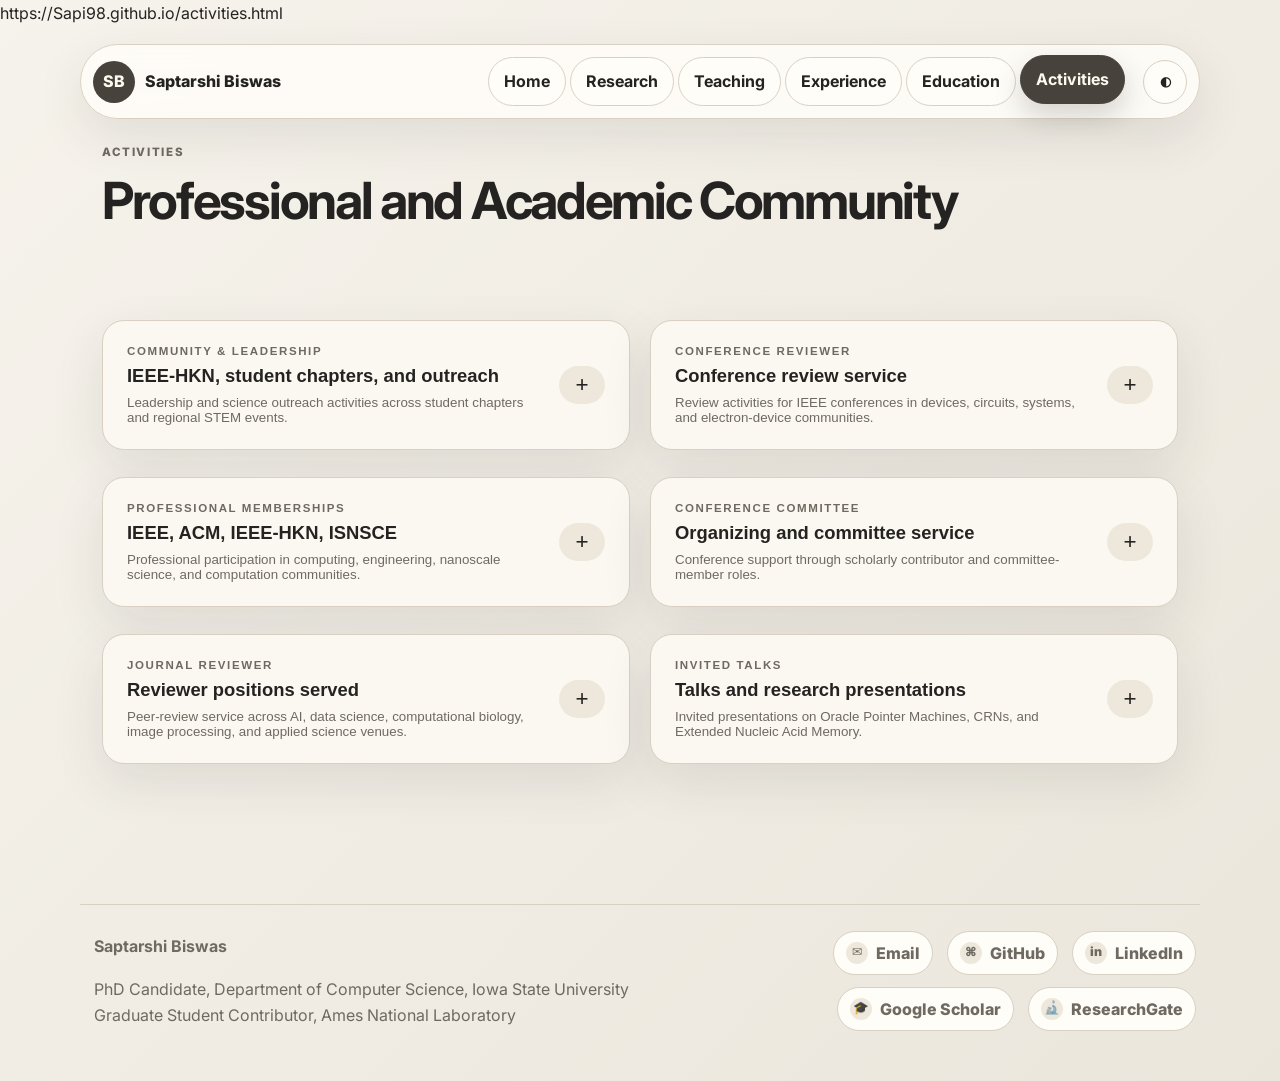
==== activities.html @ b57e3bf2 "Merge pull request #18 from Sapi98/style-updates Style updates" ====
<!DOCTYPE html>
<html lang="en">
  <head>
    <meta charset="UTF-8" />
    <meta name="viewport" content="width=device-width, initial-scale=1.0" />

    <title>Activities, Service & Leadership | Saptarshi Biswas</title>

    <meta
      name="description"
      content="Academic activities, professional service, reviewer roles, conference service, invited talks, professional memberships, community leadership, and outreach activities of Saptarshi Biswas."
    />

    <meta
      name="keywords"
      content="Saptarshi Biswas activities, academic service, professional service, reviewer, conference committee, IEEE, ACM, IEEE-HKN, professional memberships, invited talks, community leadership, outreach"
    />

    <meta name="author" content="Saptarshi Biswas" />
    <meta name="robots" content="index, follow" />

    https://Sapi98.github.io/activities.html

    <!-- Open Graph / Social Preview -->
    <meta property="og:title" content="Activities, Service & Leadership | Saptarshi Biswas" />
    <meta
      property="og:description"
      content="Academic activities, professional service, reviewer roles, conference service, leadership, invited talks, and professional memberships of Saptarshi Biswas."
    />
    <meta property="og:type" content="website" />
    <meta property="og:url" content="https://Sapi98.github.io/activities.html" />
    <meta property="og:image" content="https://Sapi98.github.io/profile.jpg" />
    <meta property="og:site_name" content="Saptarshi Biswas" />

    <!-- Twitter / X Preview -->
    <meta name="twitter:card" content="summary_large_image" />
    <meta name="twitter:title" content="Activities, Service & Leadership | Saptarshi Biswas" />
    <meta
      name="twitter:description"
      content="Professional activities, academic service, leadership, reviewer roles, and invited talks of Saptarshi Biswas."
    />
    <meta name="twitter:image" content="https://Sapi98.github.io/profile.jpg" />

    <!-- Fonts and CSS -->
    <link rel="preconnect" href="https://fonts.googleapis.com" />
    <link rel="preconnect" href="https://fonts.gstatic.com" crossorigin />
    <link
      href="https://fonts.googleapis.com/css2?family=Inter:wght@400;500;600;700;800;900&display=swap"
      rel="stylesheet"
    />
    <link rel="stylesheet" href="style.css" />
  </head>
  <body>
    <header class="site-header">
      <a class="brand" href="index.html" aria-label="Saptarshi Biswas home">
        <span class="brand-mark">
          SB
        </span>
        <span class="brand-text">
          Saptarshi Biswas
        </span>
      </a>
      <button class="menu-toggle" id="menuToggle" type="button" aria-label="Toggle navigation">
        ☰
      </button>
      <nav class="site-nav" id="siteNav" aria-label="Primary navigation">
        <a class="nav-link" href="index.html">
          Home
        </a>
        <a class="nav-link" href="research.html">
          Research
        </a>
        <a class="nav-link" href="teaching.html">
          Teaching
        </a>
        <a class="nav-link" href="experience.html">
          Experience
        </a>
        <a class="nav-link" href="education.html">
          Education
        </a>
        <a class="nav-link active" href="activities.html">
          Activities
        </a>
        <!-- <a class="nav-link" href="people.html">
          People
        </a> -->
      </nav>
      <button class="theme-toggle" id="themeToggle" type="button" aria-label="Toggle theme">
        ◐
      </button>
    </header>
    <main>
      <section class="page-title section reveal">
        <p class="eyebrow">
          Activities
        </p>
        <h1>
          Professional and Academic Community
        </h1>
      </section>
      <section class="section reveal">
        <div class="accordion-grid">
          <article class="service-card expand-card">
            <button class="expand-summary" type="button">
              <span>
                <small>
                  Community &amp; Leadership
                </small>
                <strong>
                  IEEE-HKN, student chapters, and outreach
                </strong>
                <em>
                  Leadership and science outreach activities across student chapters and regional STEM events.
                </em>
              </span>
              <span class="accordion-icon">
                +
              </span>
            </button>
            <div class="expand-details">
              <div>
                <ol class="clean-list numbered-list">
                  <li>
                    Vice President, IEEE-HKN Nu Chapter, Iowa State University — Apr 2026–Present.
                  </li>
                  <li>
                    Chair, MSIT IEEE Computer Society Student Branch Chapter — Aug 2019–Jul 2020.
                  </li>
                  <li>
                    Chair, MSIT ACM Student Chapter — Nov 2018–Jul 2019.
                  </li>
                  <li>
                    ISU Center for Communication Excellence Ambassador — Apr 2024.
                  </li>
                  <li>
                    Scorekeeper, Iowa Regional High School Science Bowl, Ames, Iowa — Mar 7, 2026.
                  </li>
                  <li>
                    Scorekeeper, Iowa Regional Middle School Science Bowl, Ames, Iowa — Feb 21, 2026.
                  </li>
                  <li>
                    Judge, State Science and Technology Fair of Iowa (SSTFI), Ames, Iowa — Mar 2024 and Mar 2025.
                  </li>
                </ol>
              </div>
            </div>
          </article>
          <article class="service-card expand-card">
            <button class="expand-summary" type="button">
              <span>
                <small>
                  Professional Memberships
                </small>
                <strong>
                  IEEE, ACM, IEEE-HKN, ISNSCE
                </strong>
                <em>
                  Professional participation in computing, engineering, nanoscale science, and computation communities.
                </em>
              </span>
              <span class="accordion-icon">
                +
              </span>
            </button>
            <div class="expand-details">
              <div>
                <ol class="clean-list numbered-list">
                  <li>
                    Lifetime Member, IEEE-HKN (Eta Kappa Nu) Honor Society — Dec 2025–Present.
                  </li>
                  <li>
                    Member, International Society for Nanoscale Science, Computation and Engineering (ISNSCE) — Jun 2026–Present.
                  </li>
                  <li>
                    Member, IEEE and IEEE Computer Society — Aug 2019–Present.
                  </li>
                  <li>
                    Member, ACM — Nov 2018–Present.
                  </li>
                </ol>
              </div>
            </div>
          </article>
          <article class="service-card expand-card">
            <button class="expand-summary" type="button">
              <span>
                <small>
                  Journal Reviewer
                </small>
                <strong>
                  Reviewer positions served
                </strong>
                <em>
                  Peer-review service across AI, data science, computational biology, image processing, and applied science venues.
                </em>
              </span>
              <span class="accordion-icon">
                +
              </span>
            </button>
            <div class="expand-details">
              <div>
                <ol class="clean-list numbered-list">
                  <li>
                    IEEE Transactions on Artificial Intelligence — IEEE.
                  </li>
                  <li>
                    Journal of Engineering Research — Elsevier.
                  </li>
                  <li>
                    Archives of Computational Methods in Engineering — Springer Nature.
                  </li>
                  <li>
                    International Journal of Data Science and Analytics — Springer Nature.
                  </li>
                  <li>
                    Computational Biology and Chemistry — Elsevier.
                  </li>
                  <li>
                    Cluster Computing — Springer Nature.
                  </li>
                  <li>
                    Signal, Image and Video Processing — Springer Nature.
                  </li>
                  <li>
                    Discover Applied Sciences — Springer Nature.
                  </li>
                  <li>
                    Machine Vision and Applications — Springer Nature.
                  </li>
                  <li>
                    Scientific Reports — Nature.
                  </li>
                  <li>
                    Knowledge and Information Systems — Springer Nature.
                  </li>
                  <li>
                    Current Computer-Aided Drug Design — Bentham Science.
                  </li>
                  <li>
                    Artificial Intelligence Review — Springer Nature.
                  </li>
                  <li>
                    Applied Artificial Intelligence — Taylor &amp; Francis Group.
                  </li>
                </ol>
              </div>
            </div>
          </article>
          <article class="service-card expand-card">
            <button class="expand-summary" type="button">
              <span>
                <small>
                  Conference Reviewer
                </small>
                <strong>
                  Conference review service
                </strong>
                <em>
                  Review activities for IEEE conferences in devices, circuits, systems, and electron-device communities.
                </em>
              </span>
              <span class="accordion-icon">
                +
              </span>
            </button>
            <div class="expand-details">
              <div>
                <ol class="clean-list numbered-list">
                  <li>
                    2025 Devices for Integrated Circuit (DevIC 2025).
                  </li>
                  <li>
                    3rd IEEE Electron Device Kolkata Conference 2024 (EDKCON 2024).
                  </li>
                  <li>
                    5th International Conference on Devices for Integrated Circuit (DevIC 2023).
                  </li>
                  <li>
                    3rd IEEE Conference on VLSI Device, Circuit and System (IEEE VLSI DCS 2022).
                  </li>
                  <li>
                    2nd IEEE Electron Device Kolkata Conference 2022 (EDKCON 2022).
                  </li>
                </ol>
              </div>
            </div>
          </article>
          <article class="service-card expand-card">
            <button class="expand-summary" type="button">
              <span>
                <small>
                  Conference Committee
                </small>
                <strong>
                  Organizing and committee service
                </strong>
                <em>
                  Conference support through scholarly contributor and committee-member roles.
                </em>
              </span>
              <span class="accordion-icon">
                +
              </span>
            </button>
            <div class="expand-details">
              <div>
                <ol class="clean-list numbered-list">
                  <li>
                    Scholarly Contributor, International Conference on Emerging Trends in Cyber Security &amp; Digital Protection (ICETCSDP-2026).
                  </li>
                  <li>
                    Committee Member, 3rd IEEE Conference on VLSI Device, Circuit, and System (IEEE VLSI DCS 2022).
                  </li>
                </ol>
              </div>
            </div>
          </article>
          <article class="service-card expand-card">
            <button class="expand-summary" type="button">
              <span>
                <small>
                  Invited Talks
                </small>
                <strong>
                  Talks and research presentations
                </strong>
                <em>
                  Invited presentations on Oracle Pointer Machines, CRNs, and Extended Nucleic Acid Memory.
                </em>
              </span>
              <span class="accordion-icon">
                +
              </span>
            </button>
            <div class="expand-details">
              <div>
                <ol class="clean-list numbered-list">
                  <li>
                    Iowa Colloquium on Information, Complexity, and Logic Summer Research Conference, Drake University — “Real-Time Simulation of Chemical Reaction Networks with Oracle Pointer Machines,” Jun 3–4, 2025.
                  </li>
                  <li>
                    Department of Computer Science, Drake University — “Extended Nucleic Acid Memory,” September 2023.
                  </li>
                  <li>
                    World Gene Convention 2023, BIT Congress, Sapporo, Japan — “Extended Nucleic Acid Memory,” January 2023.
                  </li>
                  <li>
                    Laboratory of Molecular Programming, Department of Computer Science, Iowa State University — “Extended Nucleic Acid Memory,” August 2022.
                  </li>
                </ol>
              </div>
            </div>
          </article>
        </div>
      </section>
    </main>
    <footer class="site-footer">
      <div>
        <strong>
          Saptarshi Biswas
        </strong>
        <p>
          PhD Candidate, Department of Computer Science, Iowa State University<br />
          Graduate Student Contributor, Ames National Laboratory
        </p>
      </div>
      <div class="footer-links">
        <a class="footer-link" href="mailto:sbiswas@iastate.edu">
          <span class="footer-icon">
            ✉
          </span>
          <span>
            Email
          </span>
        </a>
        <a class="footer-link" href="https://scholar.google.com/citations?user=PUi9jlQAAAAJ&amp;hl=en" target="_blank" rel="noopener">
          <span class="footer-icon">
            🎓
          </span>
          <span>
            Google Scholar
          </span>
        </a>
        <a class="footer-link" href="https://www.researchgate.net/profile/Saptarshi-Biswas-6?ev=hdr_xprf" target="_blank" rel="noopener">
          <span class="footer-icon">
            🔬
          </span>
          <span>
            ResearchGate
          </span>
        </a>
        <a class="footer-link" href="https://github.com/Sapi98" target="_blank" rel="noopener">
          <span class="footer-icon">
            ⌘
          </span>
          <span>
            GitHub
          </span>
        </a>
        <a class="footer-link" href="https://www.linkedin.com/in/saptarshi-biswas-sapi98/" target="_blank" rel="noopener">
          <span class="footer-icon">
            in
          </span>
          <span>
            LinkedIn
          </span>
        </a>
      </div>
    </footer>
    <script src="script.js">
    </script>
  </body>
</html>
---- style.css ----
:root {
  --bg: #f6f3ec;
  --bg-2: #ebe6dc;
  --surface: #fffdf8;
  --surface-2: #eee8dc;
  --tile: #fbf8f1;
  --text: #242321;
  --muted: #6f6a61;
  --line: #d8d0c2;
  --cream: #fffaf0;
  --shadow: 0 18px 50px rgba(52, 49, 45, .10);
  --radius: 22px;
  --max: 1120px;
  --accent: #b98a52;
  --name-accent: #b98a52;
  --tagline-accent: #8c6a3d;

}

body[data-theme="dark"] {
  --bg: #1f1e1c;
  --bg-2: #292724;
  --surface: #2b2925;
  --surface-2: #36332e;
  --tile: #302d29;
  --text: #f2ede3;
  --muted: #c3baaa;
  --line: #4b463f;
  --shadow: 0 18px 50px rgba(0, 0, 0, .34);
  --accent: #e4c28a;
  --name-accent: #efd2a0;
  --tagline-accent: #ccb289;

}

* {
  box-sizing: border-box;
}

body {
  margin: 0;
  font-family: Inter, system-ui, sans-serif;
  background: linear-gradient(135deg, var(--bg), var(--bg-2));
  color: var(--text);
  line-height: 1.65;
}

a {
  color: inherit;
}

.site-header {
  position: sticky;
  top: 0;
  z-index: 100;
  max-width: var(--max);
  margin: 18px auto 0;
  padding: 12px;
  display: flex;
  align-items: center;
  gap: 18px;
  background: rgba(255, 253, 248, .86);
  border: 1px solid var(--line);
  border-radius: 999px;
  box-shadow: var(--shadow);
  backdrop-filter: blur(14px);
}

body[data-theme="dark"] .site-header {
  background: rgba(43, 41, 37, .9);
}

.brand {
  display: inline-flex;
  align-items: center;
  gap: 10px;
  text-decoration: none;
  font-weight: 800;
}

.brand-mark {
  width: 42px;
  height: 42px;
  display: grid;
  place-items: center;
  border-radius: 50%;
  background: #47423c;
  color: #fffaf0;
}

.site-nav {
  margin-left: auto;
  display: flex;
  gap: 4px;
}

.site-nav a,
.theme-toggle,
.menu-toggle,
.btn,
.filter-btn {
  border: 1px solid var(--line);
  background: var(--surface);
  color: var(--text);
  border-radius: 999px;
  text-decoration: none;
  padding: 10px 15px;
  font-weight: 700;
  cursor: pointer;
  transition:
    background-color .45s ease,
    color .45s ease,
    border-color .45s ease,
    box-shadow .45s ease,
    transform .35s ease;
}

.site-nav a:hover,
.site-nav a.active,
.theme-toggle:hover,
.menu-toggle:hover,
.btn:hover,
.filter-btn:hover,
.filter-btn.active {
  background: #47423c;
  border-color: #47423c;
  color: #fffaf0;
  transform: translateY(-2px);
  box-shadow: 0 12px 28px rgba(52, 49, 45, .2);
}

.theme-toggle,
.menu-toggle {
  width: 44px;
  height: 44px;
  padding: 0;
}

.menu-toggle {
  display: none;
}

.section {
  max-width: var(--max);
  margin: 0 auto;
  padding: 72px 22px;
}

.hero {
  min-height: 72vh;
  display: grid;
  grid-template-columns: 1.45fr .9fr;
  gap: 30px;
  align-items: center;
}

.eyebrow {
  margin: 0 0 12px;
  color: var(--muted);
  text-transform: uppercase;
  letter-spacing: .16em;
  font-size: .78rem;
  font-weight: 800;
}

h1,
h2,
h3 {
  line-height: 1.08;
  margin: 0 0 16px;
  letter-spacing: -.045em;
}

h1 {
  font-size: clamp(2.7rem, 7vw, 5.8rem);
}

h2 {
  font-size: clamp(2rem, 4vw, 3.2rem);
}

h3 {
  font-size: 1.25rem;
}

.hero-subtitle,
.page-title p,
.section-note {
  max-width: 760px;
  font-size: 1.08rem;
  color: var(--muted);
}

.hero-actions {
  display: flex;
  flex-wrap: wrap;
  gap: 12px;
  margin-top: 30px;
}

.btn-charcoal {
  background: #47423c;
  color: #fffaf0;
  border-color: #47423c;
}

.profile-card,
.tile,
.link-card,
.publication-card,
.timeline-card,
.service-card,
.credential-card {
  background: var(--tile);
  border: 1px solid var(--line);
  border-radius: var(--radius);
  box-shadow: var(--shadow);
}

.profile-card {
  padding: 30px;
  text-align: center;
  position: relative;
  overflow: visible;
  transition:
    background-color .45s ease,
    box-shadow .45s ease,
    transform .35s ease,
    border-color .45s ease;
}

.profile-card:hover {
  background: linear-gradient(145deg, var(--surface), var(--surface-2));
  transform: translateY(-8px) scale(1.012);
  box-shadow: 0 34px 90px rgba(52, 49, 45, .22);
  border-color: #b8aa95;
}

.profile-photo-frame {
  position: relative;
  width: 142px;
  height: 142px;
  margin: 0 auto 22px;
  border-radius: 34px;
  display: grid;
  place-items: center;
  background: linear-gradient(135deg, #ece6da, #fffaf0);
  isolation: isolate;
}

.profile-photo-frame img,
.profile-initials {
  width: 112px;
  height: 112px;
  border-radius: 28px;
  object-fit: cover;
  display: grid;
  place-items: center;
  background: #47423c;
  color: #fffaf0;
  font-size: 2.6rem;
  font-weight: 900;
  box-shadow: inset 0 0 0 1px rgba(255, 250, 240, .25);
  z-index: 2;
}

.profile-initials {
  display: none;
}

.corner-arrow {
  position: absolute;
  pointer-events: none;
  z-index: 3;
  transition:
    transform .42s ease,
    opacity .42s ease,
    filter .42s ease;
}

.corner-arrow-major {
  width: 58px;
  height: 58px;
  filter: drop-shadow(0 8px 12px rgba(52, 49, 45, .22));
}

.corner-arrow-minor {
  width: 48px;
  height: 48px;
  opacity: 0;
  z-index: 1;
  filter: drop-shadow(0 6px 8px rgba(154, 107, 53, .18));
}

.corner-arrow-tl {
  top: -10px;
  left: -10px;
  background: #47423c;
  clip-path: polygon(0 0, 100% 0, 100% 19%, 38% 19%, 19% 38%, 19% 100%, 0 100%);
}

.corner-arrow-tl-minor {
  top: 3px;
  left: 3px;
  background: #b98a52;
  clip-path: polygon(0 0, 100% 0, 100% 11%, 34% 11%, 11% 34%, 11% 100%, 0 100%);
}

.corner-arrow-br {
  right: -10px;
  bottom: -10px;
  background: #47423c;
  clip-path: polygon(81% 0, 100% 0, 100% 100%, 0 100%, 0 81%, 62% 81%, 81% 62%);
}

.corner-arrow-br-minor {
  right: 3px;
  bottom: 3px;
  background: #b98a52;
  clip-path: polygon(89% 0, 100% 0, 100% 100%, 0 100%, 0 89%, 66% 89%, 89% 66%);
}

.profile-card:hover .corner-arrow-tl {
  transform: translate(-10px, -10px);
}

.profile-card:hover .corner-arrow-br {
  transform: translate(10px, 10px);
}

.profile-card:hover .corner-arrow-tl-minor {
  opacity: 1;
  transform: translate(-5px, -5px);
}

.profile-card:hover .corner-arrow-br-minor {
  opacity: 1;
  transform: translate(5px, 5px);
}

.mini-stats {
  display: grid;
  grid-template-columns: repeat(3, 1fr);
  gap: 8px;
  margin-top: 22px;
}

.mini-stats span {
  padding: 12px 8px;
  border-radius: 14px;
  background: var(--surface-2);
  color: var(--muted);
  font-size: .78rem;
  transition:
    background-color .45s ease,
    color .45s ease,
    transform .35s ease,
    box-shadow .45s ease;
}

.mini-stats b {
  display: block;
  color: var(--text);
  transition: color .45s ease;
}

.profile-card:hover .mini-stats span {
  background: #47423c;
  color: #fffaf0;
  transform: translateY(-3px);
  box-shadow: 0 10px 22px rgba(52, 49, 45, .22);
}

.profile-card:hover .mini-stats b {
  color: #fffaf0;
}

.section-heading {
  margin-bottom: 24px;
}

.section-heading.split {
  display: flex;
  justify-content: space-between;
  align-items: flex-start;
  gap: 20px;
  flex-wrap: wrap;
}

.grid {
  display: grid;
  gap: 18px;
}

.grid.two {
  grid-template-columns: repeat(2, minmax(0, 1fr));
}

.grid.three {
  grid-template-columns: repeat(3, minmax(0, 1fr));
}

.grid.four {
  grid-template-columns: repeat(4, minmax(0, 1fr));
}

.tile {
  padding: 24px;
  min-height: 190px;
  transition:
    background-color .5s ease,
    color .5s ease,
    border-color .5s ease,
    transform .35s ease,
    box-shadow .5s ease;
}

.tile p {
  color: var(--muted);
  margin: 0;
  transition: color .5s ease;
}

.tile:hover,
.link-card:hover,
.publication-card:hover {
  background: #47423c;
  color: #fffaf0;
  border-color: #47423c;
  transform: translateY(-6px);
}

.tile:hover p,
.tile:hover li,
.link-card:hover small,
.publication-card:hover .pub-authors,
.publication-card:hover .pub-venue {
  color: rgba(255, 250, 240, .88);
}

.chip-grid {
  display: grid;
  grid-template-columns: repeat(3, minmax(0, 1fr));
  gap: 14px;
}

.chip-grid span {
  padding: 16px 18px;
  border: 1px solid var(--line);
  border-radius: 999px;
  background: var(--tile);
  box-shadow: var(--shadow);
  font-weight: 800;
  text-align: center;
  transition:
    background-color .5s ease,
    color .5s ease,
    transform .35s ease;
}

.chip-grid span:hover {
  background: #47423c;
  color: #fffaf0;
  transform: translateY(-4px);
}

.chip-grid span:nth-last-child(2):nth-child(3n + 1) {
  grid-column: 1;
}

.chip-grid span:last-child:nth-child(3n + 2) {
  grid-column: 3;
}

.chip-grid span:last-child:nth-child(3n + 1) {
  grid-column: 2;
}

.link-grid {
  display: grid;
  grid-template-columns: repeat(5, minmax(0, 1fr));
  gap: 14px;
}

.link-card {
  padding: 18px;
  display: flex;
  flex-direction: column;
  gap: 8px;
  text-decoration: none;
  transition:
    background-color .5s ease,
    color .5s ease,
    transform .35s ease;
}

.link-card span {
  font-weight: 900;
}

.link-card small,
.pub-authors,
.pub-venue {
  color: var(--muted);
  transition: color .5s ease;
}

.filters {
  display: flex;
  flex-wrap: wrap;
  gap: 10px;
}

.pub-total-block {
  display: flex;
  align-items: center;
  justify-content: space-between;
  gap: 18px;
  margin: 0 0 24px;
  padding: 22px 24px;
  border: 1px solid var(--line);
  border-radius: var(--radius);
  background: linear-gradient(135deg, var(--surface), var(--surface-2));
  box-shadow: var(--shadow);
}

.pub-total-block h3 {
  margin: 0;
}

.pub-total-block span,
.pub-category-heading span {
  display: inline-flex;
  padding: 10px 15px;
  border-radius: 999px;
  background: #47423c;
  color: #fffaf0;
  font-weight: 900;
}

.pub-category-block {
  display: grid;
  gap: 14px;
  margin: 0 0 34px;
}

.pub-category-heading {
  display: flex;
  align-items: center;
  justify-content: space-between;
  gap: 16px;
  padding: 16px 18px;
  border: 1px solid var(--line);
  border-radius: 18px;
  background: var(--surface-2);
  box-shadow: var(--shadow);
}

.pub-category-heading h3 {
  margin: 0;
}

.publication-list,
.publication-list.nested {
  display: grid;
  gap: 14px;
}

.publication-card {
  padding: 24px;
  transition:
    background-color .5s ease,
    color .5s ease,
    border-color .5s ease,
    transform .35s ease;
}

.pub-topline {
  display: flex;
  gap: 10px;
  align-items: center;
  margin-bottom: 12px;
}

.pub-number {
  width: 34px;
  height: 34px;
  display: grid;
  place-items: center;
  border-radius: 50%;
  background: var(--surface-2);
  color: var(--text);
  font-weight: 900;
  transition:
    background-color .5s ease,
    color .5s ease;
}

.publication-card:hover .pub-number {
  background: rgba(255, 250, 240, .18);
  color: #fffaf0;
}

.pub-meta {
  display: inline-block;
  padding: 5px 10px;
  border-radius: 999px;
  background: var(--surface-2);
  color: var(--muted);
  font-size: .75rem;
  font-weight: 800;
  text-transform: uppercase;
  transition:
    background-color .5s ease,
    color .5s ease;
}

.publication-card:hover .pub-meta {
  background: rgba(255, 250, 240, .18);
  color: #fffaf0;
}

.pub-actions {
  display: flex;
  gap: 10px;
  flex-wrap: wrap;
  margin-top: 16px;
}

.btn-small {
  padding: 8px 12px;
  font-size: .86rem;
}

.bibtex {
  white-space: pre-wrap;
  overflow-x: auto;
  margin-top: 16px;
  background: #2a2723;
  color: #f6efe3;
  border-radius: 14px;
  padding: 16px;
  border: 1px solid #514b43;
}

.clean-list {
  margin: 0;
  padding-left: 20px;
  color: inherit;
}

.clean-list li {
  margin-bottom: 10px;
}

.readable-list {
  margin-top: 14px;
  color: var(--muted);
}

.two-col-list {
  columns: 2;
  column-gap: 36px;
}

.timeline-modern {
  --timeline-progress: 0%;
  position: relative;
  display: grid;
  gap: 22px;
}

.timeline-modern::before {
  content: "";
  position: absolute;
  left: 170px;
  top: 10px;
  bottom: 10px;
  width: 2px;
  background: linear-gradient(#b8aa95, transparent);
}

.timeline-modern::after {
  content: "";
  position: absolute;
  left: 170px;
  top: 10px;
  width: 3px;
  height: var(--timeline-progress);
  max-height: calc(100% - 20px);
  border-radius: 999px;
  background: linear-gradient(180deg, #47423c, #b98a52, #47423c);
  box-shadow: 0 0 18px rgba(185, 138, 82, .35);
  transition: height .16s linear;
  z-index: 0;
}

.timeline-entry {
  position: relative;
  display: grid;
  grid-template-columns: 140px 36px 1fr;
  gap: 16px;
}

.timeline-date {
  color: var(--muted);
  font-weight: 900;
  text-align: right;
  padding-top: 24px;
}

.timeline-node {
  position: relative;
  z-index: 2;
  width: 18px;
  height: 18px;
  margin: 27px auto 0;
  border-radius: 50%;
  background: #47423c;
  border: 4px solid var(--bg);
  box-shadow: 0 0 0 2px #b8aa95;
  transition:
    transform .35s ease,
    background-color .35s ease,
    box-shadow .35s ease,
    border-color .35s ease;
}

.timeline-entry:hover .timeline-node,
.timeline-entry.open .timeline-node,
.timeline-entry.is-active .timeline-node,
.timeline-entry:has(.timeline-card:hover) .timeline-node {
  background: #b98a52;
  transform: scale(1.38);
  box-shadow:
    0 0 0 6px rgba(185, 138, 82, .20),
    0 0 24px rgba(185, 138, 82, .55);
  border-color: var(--surface);
}

.timeline-entry:hover .timeline-card,
.timeline-entry.open .timeline-card,
.timeline-entry.is-active .timeline-card,
.timeline-entry:has(.timeline-card:hover) .timeline-card {
  border-color: #b98a52;
}

.timeline-card {
  overflow: hidden;
}

.expand-summary {
  width: 100%;
  border: 0;
  background: transparent;
  color: var(--text);
  text-align: left;
  padding: 24px;
  display: flex;
  justify-content: space-between;
  align-items: center;
  gap: 20px;
  cursor: pointer;
  transition:
    background-color .5s ease,
    color .5s ease,
    border-radius .35s ease;
}

.expand-summary small {
  display: block;
  color: var(--muted);
  text-transform: uppercase;
  letter-spacing: .14em;
  font-weight: 800;
  font-size: .72rem;
  margin-bottom: 8px;
  transition: color .5s ease;
}

.expand-summary strong {
  display: block;
  font-size: 1.15rem;
}

.expand-summary em {
  display: block;
  color: var(--muted);
  font-style: normal;
  margin-top: 8px;
  transition: color .5s ease;
}

.accordion-icon {
  width: 38px;
  height: 38px;
  display: grid;
  place-items: center;
  border-radius: 50%;
  background: var(--surface-2);
  color: var(--text);
  font-size: 1.4rem;
  transition:
    transform .35s ease,
    background-color .5s ease,
    color .5s ease;
}

.expand-details {
  display: grid;
  grid-template-rows: 0fr;
  transition:
    grid-template-rows .38s ease,
    background-color .5s ease;
}

.expand-details > div {
  overflow: hidden;
  padding: 0 24px;
  color: var(--muted);
}

.expand-card:hover .expand-summary {
  background: #47423c;
  color: #fffaf0;
  border-radius: var(--radius);
}

.expand-card:hover .expand-summary small,
.expand-card:hover .expand-summary em {
  color: rgba(255, 250, 240, .78);
}

.expand-card.open .expand-summary {
  background: #47423c !important;
  color: #fffaf0 !important;
  border-radius: var(--radius) var(--radius) 0 0;
}

.expand-card.open .expand-summary small,
.expand-card.open .expand-summary em {
  color: rgba(255, 250, 240, .78) !important;
}

.expand-card.open .accordion-icon {
  background: rgba(255, 250, 240, .18);
  color: #fffaf0;
  transform: rotate(180deg);
}

.expand-card.open .expand-details {
  grid-template-rows: 1fr;
  background: var(--surface);
  border-top: 1px solid var(--line);
}

.expand-card.open .expand-details > div {
  padding: 20px 24px 24px;
  color: var(--text);
}

.numbered-list {
  list-style: decimal;
  padding-left: 1.4rem;
}

.numbered-list li::marker {
  font-weight: 900;
  color: #47423c;
}

.accordion-grid {
  column-count: 2;
  column-gap: 20px;
}

.service-card {
  display: inline-block;
  width: 100%;
  margin: 0 0 20px;
  overflow: hidden;
  break-inside: avoid;
  transition:
    background-color .5s ease,
    border-color .5s ease;
}

.credential-grid {
  display: grid;
  grid-template-columns: repeat(3, minmax(0, 1fr));
  gap: 18px;
}

.credential-card {
  position: relative;
  min-height: 230px;
  padding: 24px;
  text-decoration: none;
  display: flex;
  flex-direction: column;
  justify-content: space-between;
  overflow: hidden;
  background: linear-gradient(145deg, var(--tile), var(--surface));
  transition:
    background-color .5s ease,
    color .5s ease,
    border-color .5s ease,
    transform .35s ease,
    box-shadow .5s ease;
}

.credential-card::before {
  content: "";
  position: absolute;
  right: -35px;
  bottom: -50px;
  width: 130px;
  height: 130px;
  border-radius: 50%;
  background: rgba(71, 66, 60, .08);
  transition:
    transform .45s ease,
    background-color .45s ease;
}

.credential-card:hover {
  background: #47423c;
  color: #fffaf0;
  border-color: #47423c;
  transform: translateY(-7px);
  box-shadow: 0 28px 70px rgba(52, 49, 45, .24);
}

.credential-card:hover::before {
  transform: scale(1.4);
  background: rgba(255, 250, 240, .12);
}

.credential-card h3 {
  font-size: 1.05rem;
  letter-spacing: -.025em;
  margin-top: 42px;
  margin-bottom: 14px;
}

.credential-card p {
  color: var(--muted);
  margin: 0;
  transition: color .45s ease;
}

.credential-card:hover p {
  color: rgba(255, 250, 240, .84);
}

.credential-badge {
  position: absolute;
  top: 18px;
  left: 18px;
  padding: 6px 11px;
  border-radius: 999px;
  background: var(--surface-2);
  color: var(--muted);
  font-size: .72rem;
  font-weight: 900;
  text-transform: uppercase;
  letter-spacing: .08em;
  transition:
    background-color .45s ease,
    color .45s ease;
}

.credential-card:hover .credential-badge {
  background: rgba(255, 250, 240, .18);
  color: #fffaf0;
}

.credential-meta {
  display: flex;
  justify-content: space-between;
  align-items: center;
  gap: 12px;
  margin-top: 22px;
  color: var(--muted);
  font-size: .84rem;
  font-weight: 800;
  transition: color .45s ease;
}

.credential-card:hover .credential-meta {
  color: #fffaf0;
}

.site-footer {
  max-width: var(--max);
  margin: 40px auto 24px;
  padding: 26px 22px;
  display: flex;
  justify-content: space-between;
  gap: 24px;
  border-top: 1px solid var(--line);
  color: var(--muted);
}

.footer-links {
  display: flex;
  flex-wrap: wrap;
  gap: 10px;
  justify-content: flex-end;
}

.footer-link {
  display: inline-flex;
  align-items: center;
  gap: 8px;
  padding: 8px 11px;
  border: 1px solid var(--line);
  border-radius: 999px;
  text-decoration: none;
  font-weight: 800;
  background: var(--surface);
  transition:
    background-color .5s ease,
    color .5s ease,
    transform .35s ease;
}

.footer-link:hover {
  background: #47423c;
  color: #fffaf0;
}

.footer-link:hover .footer-icon {
  background: rgba(255, 250, 240, .18);
  color: #fffaf0;
}

.footer-icon {
  width: 22px;
  height: 22px;
  min-width: 22px;
  display: grid;
  place-items: center;
  border-radius: 50%;
  background: var(--surface-2);
  font-size: .78rem;
  font-weight: 900;
  line-height: 1;
}

.reveal {
  opacity: 0;
  transform: translateY(18px);
  transition:
    opacity .7s ease,
    transform .7s ease;
}

.reveal.visible {
  opacity: 1;
  transform: translateY(0);
}

.publications-section {
  opacity: 1 !important;
  transform: none !important;
}

body[data-theme="dark"] .profile-card:hover {
  background: linear-gradient(145deg, #342f2a, #25231f);
  box-shadow: 0 34px 90px rgba(0, 0, 0, .48);
  border-color: #756c60;
}

body[data-theme="dark"] .profile-photo-frame {
  background: linear-gradient(135deg, #352f29, #1f1e1c);
}

body[data-theme="dark"] .corner-arrow-major {
  background: #e1d7c6;
}

body[data-theme="dark"] .corner-arrow-minor {
  background: #d6b27f;
}

body[data-theme="dark"] .numbered-list li::marker {
  color: #fffaf0 !important;
}

body[data-theme="dark"] .expand-card.open .expand-details {
  background: #36332e;
  color: #f2ede3;
}

body[data-theme="dark"] .expand-card.open .expand-details > div,
body[data-theme="dark"] .expand-card.open li {
  color: #f2ede3;
}

body[data-theme="dark"] .credential-card {
  background: linear-gradient(145deg, var(--tile), var(--surface-2));
}

body[data-theme="dark"] .credential-card:hover {
  background: #4b453e;
}

@media (max-width: 980px) {
  .grid.four,
  .grid.three,
  .link-grid,
  .credential-grid {
    grid-template-columns: repeat(2, minmax(0, 1fr));
  }

  .chip-grid {
    grid-template-columns: repeat(2, minmax(0, 1fr));
  }

  .chip-grid span:nth-last-child(2):nth-child(2n + 1) {
    grid-column: 1;
  }

  .chip-grid span:last-child:nth-child(2n + 0) {
    grid-column: 2;
  }

  .chip-grid span:last-child:nth-child(2n + 1) {
    grid-column: 1 / -1;
    justify-self: center;
    min-width: min(320px, 100%);
  }
}

@media (max-width: 900px) {
  .site-header {
    margin: 10px;
    border-radius: 24px;
    flex-wrap: wrap;
  }

  .menu-toggle {
    display: grid;
    place-items: center;
    margin-left: auto;
  }

  .theme-toggle {
    order: 3;
  }

  .site-nav {
    display: none;
    width: 100%;
    order: 4;
    flex-direction: column;
    align-items: stretch;
    margin-left: 0;
  }

  .site-nav.open {
    display: flex;
  }

  .site-nav a {
    text-align: center;
  }

  .hero,
  .grid.two,
  .grid.three,
  .grid.four,
  .link-grid,
  .credential-grid {
    grid-template-columns: 1fr;
  }

  .accordion-grid {
    column-count: 1;
  }

  .timeline-modern::before,
  .timeline-modern::after {
    left: 9px;
  }

  .timeline-entry {
    grid-template-columns: 22px 1fr;
  }

  .timeline-date {
    grid-column: 2;
    text-align: left;
    padding-top: 0;
  }

  .timeline-node {
    grid-column: 1;
    grid-row: 1 / span 2;
    margin-top: 7px;
  }

  .timeline-card {
    grid-column: 2;
  }

  .site-footer {
    flex-direction: column;
    margin-left: 22px;
    margin-right: 22px;
  }

  .footer-links {
    justify-content: flex-start;
  }

  .two-col-list {
    columns: 1;
  }

  .pub-total-block {
    align-items: flex-start;
    flex-direction: column;
  }
}

@media (max-width: 520px) {
  h1 {
    font-size: 2.7rem;
  }

  .section {
    padding: 52px 18px;
  }

  .brand-text {
    display: none;
  }

  .mini-stats {
    grid-template-columns: 1fr;
  }

  .chip-grid {
    grid-template-columns: 1fr;
  }

  .chip-grid span {
    grid-column: auto !important;
    justify-self: stretch !important;
  }

  .pub-category-heading {
    align-items: flex-start;
    flex-direction: column;
  }

  .profile-photo-frame {
    width: 126px;
    height: 126px;
  }

  .profile-photo-frame img,
  .profile-initials {
    width: 102px;
    height: 102px;
  }
}

/* Footer hover fix for Google Scholar and ResearchGate icons only.
   Footer order:
   1 = Email
   2 = Google Scholar
   3 = ResearchGate
*/

.site-footer:not(.home-footer) .footer-link:nth-child(2):hover .footer-icon,
.site-footer:not(.home-footer) .footer-link:nth-child(3):hover .footer-icon {
  background: #fffaf0;
  color: inherit;
  box-shadow: inset 0 0 0 1px rgba(255, 250, 240, .45);
}

/* Better handling for long timeline dates like Decision Scientist Intern */

.timeline-date {
  line-height: 1.35;
}

@media (min-width: 901px) {
  .timeline-date {
    font-size: .88rem;
  }
}

/* Smooth open + close animation for all expandable cards
   Applies to:
   - Timeline cards in Experience/Education
   - Service tiles in Service page
*/

.expand-card {
  overflow: hidden;
}

.expand-details {
  display: grid !important;
  grid-template-rows: 0fr !important;
  height: auto !important;
  visibility: visible !important;
  opacity: 0;
  overflow: hidden;
  background: transparent;
  border-top: 0;
  transition:
    grid-template-rows .42s ease,
    opacity .28s ease,
    background-color .42s ease,
    border-color .42s ease;
}

.expand-details > div {
  min-height: 0;
  overflow: hidden;
  padding: 0 24px;
  transition:
    padding .42s ease,
    color .42s ease;
}

/* Open state */

.expand-card.open .expand-details {
  grid-template-rows: 1fr !important;
  opacity: 1;
  background: var(--surface);
  border-top: 1px solid var(--line);
}

.expand-card.open .expand-details > div {
  padding: 20px 24px 24px;
}

/* Closed state: keep it animatable instead of snapping shut */

.expand-card:not(.open) .expand-details {
  grid-template-rows: 0fr !important;
  opacity: 0;
  height: auto !important;
  visibility: visible !important;
  background: transparent !important;
  border-top: 0 !important;
}

.expand-card:not(.open) .expand-details > div {
  padding-top: 0 !important;
  padding-bottom: 0 !important;
}

/* Prevent trailing strip under hovered but unopened expandable cards */

.expand-card:not(.open):hover .expand-details {
  background: transparent !important;
  border-top: 0 !important;
}

/* Keep service numbering bold */

.numbered-list li::marker,
.service-card ol li::marker {
  font-weight: 900;
}

/* Make all expandable-card + / − icons consistently oval */

.expand-card .accordion-icon {
  width: 46px;
  min-width: 46px;
  max-width: 46px;
  height: 38px;
  min-height: 38px;
  max-height: 38px;
  border-radius: 999px;
  flex: 0 0 46px;
}

/* Emphasize my name in publication author lists */

.pub-authors strong {
  font-weight: 900;
  color: var(--text);
}

.publication-card:hover .pub-authors strong {
  color: #fffaf0;
}

/* Slightly larger homepage profile picture */

/* .profile-photo-frame {
  width: 162px;
  height: 162px;
}

.profile-photo-frame img,
.profile-initials {
  width: 130px;
  height: 130px;
} */

/* Larger homepage profile picture */

.profile-photo-frame {
  width: 174px;
  height: 174px;
}

.profile-photo-frame img,
.profile-initials {
  width: 140px;
  height: 140px;
}

/* Footer final correction:
   - More room for footer text
   - Less horizontal padding
   - Footer buttons keep natural width
   - Buttons center-align with equal gaps
   - Other pages should stay within 2 rows
   - Index footer Email uses same button/icon height as other pages
*/

.site-footer {
  display: grid;
  grid-template-columns: minmax(560px, 1fr) minmax(460px, 500px);
  column-gap: 14px;
  align-items: center;
  padding-left: 14px;
  padding-right: 14px;
}

/* Text area */
.site-footer > div:first-child {
  min-width: 0;
}

.site-footer > div:first-child p {
  max-width: none;
  margin-bottom: 0;
}

/* Non-home pages: natural button widths, centered, equal spacing */
.site-footer:not(.home-footer) .footer-links {
  width: 100%;
  max-width: 500px;
  display: flex !important;
  flex-wrap: wrap;
  justify-content: center !important;
  align-items: center;
  gap: 12px 14px;
}

/* Homepage has only one Email button */
.home-footer .footer-links {
  width: auto;
  max-width: none;
  display: flex !important;
  justify-content: center !important;
  align-items: center;
  gap: 12px 14px;
}

/* Footer buttons: natural width, slightly taller */
.site-footer .footer-link {
  width: auto !important;
  min-height: 44px !important;
  padding: 10px 12px !important;
  justify-content: flex-start !important;
  align-items: center !important;
  white-space: nowrap;
  line-height: 1;
  grid-column: auto !important;
}

/* Remove any old forced grid placements */
.site-footer .footer-link:nth-child(4),
.site-footer .footer-link:nth-child(5) {
  grid-column: auto !important;
}

/* Same icon size everywhere, including index.html */
.site-footer .footer-icon,
.home-footer .footer-icon {
  width: 22px !important;
  height: 22px !important;
  min-width: 22px !important;
  max-width: 22px !important;
  min-height: 22px !important;
  max-height: 22px !important;
  font-size: .78rem !important;
  line-height: 1 !important;
  display: inline-grid !important;
  place-items: center !important;
  transform: none !important;
}

/* Medium screens: allow footer to stack before it squeezes */
@media (max-width: 1080px) {
  .site-footer {
    grid-template-columns: 1fr;
    row-gap: 18px;
    align-items: flex-start;
  }

  .site-footer:not(.home-footer) .footer-links,
  .home-footer .footer-links {
    max-width: 100%;
    justify-content: flex-start !important;
  }
}

/* Mobile */
@media (max-width: 520px) {
  .site-footer {
    padding-left: 18px;
    padding-right: 18px;
  }

  .site-footer:not(.home-footer) .footer-links {
    justify-content: flex-start !important;
  }
}

/* Move footer button group more to the right on non-home pages */

.site-footer:not(.home-footer) .footer-links {
  margin-left: auto !important;
  margin-right: -4px !important;
  justify-content: flex-end !important;
}

/* Give the footer text enough room while allowing buttons to sit right */
.site-footer {
  column-gap: 8px !important;
  padding-right: 12px !important;
}

/* Move footer button group further right on all pages, including index.html */

.site-footer .footer-links {
  margin-left: auto !important;
  margin-right: -8px !important;
  justify-content: flex-end !important;
}

/* Reduce footer right padding slightly so the button group sits closer to edge */
.site-footer {
  column-gap: 8px !important;
  padding-right: 8px !important;
}

/* Reorder non-home footer icons:
   Email, GitHub, LinkedIn, Google Scholar, ResearchGate
   Index/home footer is unaffected because it has only Email.
*/

.site-footer:not(.home-footer) .footer-link:nth-child(1) {
  order: 1; /* Email */
}

.site-footer:not(.home-footer) .footer-link:nth-child(4) {
  order: 2; /* GitHub */
}

.site-footer:not(.home-footer) .footer-link:nth-child(5) {
  order: 3; /* LinkedIn */
}

.site-footer:not(.home-footer) .footer-link:nth-child(2) {
  order: 4; /* Google Scholar */
}

.site-footer:not(.home-footer) .footer-link:nth-child(3) {
  order: 5; /* ResearchGate */
}

/* Degree expanded-detail layout */

.degree-detail-panel {
  display: grid;
  gap: 18px;
}

.degree-detail-block {
  padding: 18px 20px;
  border: 1px solid var(--line);
  border-radius: 18px;
  background: var(--tile);
}

.degree-detail-label {
  display: inline-block;
  margin-bottom: 8px;
  color: var(--muted);
  font-size: .72rem;
  font-weight: 900;
  letter-spacing: .12em;
  text-transform: uppercase;
}

.degree-detail-block h4 {
  margin: 0;
  font-size: 1.15rem;
  line-height: 1.2;
  letter-spacing: -.025em;
  color: var(--text);
}

.degree-detail-block p {
  margin: 0;
  color: var(--muted);
}

.degree-detail-actions {
  display: flex;
  flex-wrap: wrap;
  gap: 10px;
}

.disabled-link {
  pointer-events: none;
  opacity: .65;
}

/* People page */

.people-grid {
  display: grid;
  grid-template-columns: repeat(3, minmax(0, 1fr));
  gap: 20px;
}

.person-card {
  position: relative;
  display: grid;
  grid-template-columns: 92px 1fr;
  gap: 18px;
  min-height: 250px;
  padding: 22px;
  border: 1px solid var(--line);
  border-radius: var(--radius);
  background: var(--tile);
  box-shadow: var(--shadow);
  overflow: hidden;
  transition:
    background-color .5s ease,
    color .5s ease,
    border-color .5s ease,
    transform .35s ease,
    box-shadow .5s ease;
}

.person-card:hover {
  background: #47423c;
  color: #fffaf0;
  border-color: #47423c;
  transform: translateY(-7px);
  box-shadow: 0 28px 70px rgba(52, 49, 45, .24);
}

.person-photo-wrap {
  position: relative;
  width: 92px;
  height: 92px;
  border-radius: 24px;
  overflow: hidden;
  background: linear-gradient(135deg, var(--surface-2), var(--surface));
  border: 1px solid var(--line);
  display: grid;
  place-items: center;
  transition:
    background-color .45s ease,
    border-color .45s ease,
    transform .35s ease;
}

.person-card:hover .person-photo-wrap {
  border-color: rgba(255, 250, 240, .36);
  transform: translateY(-3px);
}

.person-photo-wrap img {
  width: 100%;
  height: 100%;
  object-fit: cover;
  display: block;
}

/* If image is missing, the initials remain visible behind it */
.person-initials {
  position: absolute;
  inset: 0;
  display: grid;
  place-items: center;
  background: #47423c;
  color: #fffaf0;
  font-weight: 900;
  font-size: 1.35rem;
  z-index: -1;
}

.person-photo-wrap img[src="#"],
.person-photo-wrap img:not([src]) {
  display: none;
}

.person-content {
  min-width: 0;
}

.person-role-tag {
  display: inline-flex;
  width: fit-content;
  margin-bottom: 12px;
  padding: 6px 10px;
  border-radius: 999px;
  background: var(--surface-2);
  color: var(--muted);
  font-size: .7rem;
  font-weight: 900;
  letter-spacing: .08em;
  text-transform: uppercase;
  transition:
    background-color .45s ease,
    color .45s ease;
}

.person-card:hover .person-role-tag {
  background: rgba(255, 250, 240, .18);
  color: #fffaf0;
}

.person-card h3 {
  margin-bottom: 8px;
  font-size: 1.22rem;
}

.person-designation {
  margin: 0 0 6px;
  font-weight: 800;
  color: var(--text);
  transition: color .45s ease;
}

.person-organization,
.person-address {
  margin: 0 0 7px;
  color: var(--muted);
  font-size: .94rem;
  transition: color .45s ease;
}

.person-card:hover .person-designation,
.person-card:hover .person-organization,
.person-card:hover .person-address {
  color: rgba(255, 250, 240, .86);
}

.person-links {
  display: flex;
  flex-wrap: wrap;
  gap: 8px;
  margin-top: 16px;
}

.person-links a {
  display: inline-flex;
  align-items: center;
  min-height: 34px;
  padding: 7px 11px;
  border-radius: 999px;
  border: 1px solid var(--line);
  background: var(--surface);
  color: var(--text);
  font-size: .84rem;
  font-weight: 800;
  text-decoration: none;
  transition:
    background-color .45s ease,
    color .45s ease,
    border-color .45s ease,
    transform .35s ease;
}

.person-links a:hover {
  background: #fffaf0;
  color: #47423c;
  border-color: #fffaf0;
  transform: translateY(-2px);
}

body[data-theme="dark"] .person-card:hover {
  background: #4b453e;
}

body[data-theme="dark"] .person-links a:hover {
  background: #f2ede3;
  color: #242321;
}

/* Responsive people cards */

@media (max-width: 1050px) {
  .people-grid {
    grid-template-columns: repeat(2, minmax(0, 1fr));
  }
}

@media (max-width: 680px) {
  .people-grid {
    grid-template-columns: 1fr;
  }

  .person-card {
    grid-template-columns: 1fr;
  }

  .person-photo-wrap {
    width: 104px;
    height: 104px;
  }
}

.person-placeholder {
  display: grid;
  place-items: center;
  background: #47423c;
  color: #fffaf0;
  font-size: 1.4rem;
  font-weight: 900;

  transition:
    background-color .45s ease,
    color .45s ease,
    transform .35s ease,
    box-shadow .35s ease;
}

.person-card:hover .person-placeholder {
  background: #fffaf0;
  color: #47423c;
  transform: scale(1.08);
  box-shadow: 0 10px 24px rgba(0,0,0,.18);
}

/* =========================
   PEOPLE PAGE LINK BUTTONS
   ========================= */

.person-links a {
  display: inline-flex;
  align-items: center;
  gap: 8px;

  min-height: 36px;
  padding: 8px 12px;

  border-radius: 999px;

  background: #47423c;
  color: #fffaf0;
  border: 1px solid #47423c;

  text-decoration: none;
  font-size: .84rem;
  font-weight: 800;

  transition:
    background-color .45s ease,
    color .45s ease,
    border-color .45s ease,
    transform .35s ease,
    box-shadow .35s ease;
}

.person-link-icon {
  width: 22px;
  height: 22px;
  min-width: 22px;

  display: grid;
  place-items: center;

  border-radius: 50%;

  background: #fffaf0;
  color: #47423c;

  font-size: .74rem;
  font-weight: 900;

  transition:
    background-color .45s ease,
    color .45s ease,
    transform .35s ease;
}

.person-card:hover .person-links a {
  background: #fffaf0;
  color: #47423c;
  border-color: #fffaf0;
}

.person-card:hover .person-link-icon {
  background: #47423c;
  color: #fffaf0;
}

.person-links a:hover {
  transform: translateY(-3px);
  box-shadow: 0 10px 24px rgba(52,49,45,.18);
}

.person-links a:hover .person-link-icon {
  transform: scale(1.08);
}

.about-intro {
  margin-bottom: 36px;
}

/* .typing-line {
  font-size: 1.8rem;
  font-weight: 700;
  color: var(--muted);
  line-height: 1.1;
  margin-bottom: 6px;
}

.typing-name {
  font-size: clamp(2.3rem, 5vw, 3.8rem);
  font-weight: 900;
  color: #b98a52;
  letter-spacing: -.04em;
  line-height: 1;
  margin-bottom: 14px;
} */

.typing-line {
  font-size: 1.9rem;
  font-weight: 700;
  color: var(--muted);
  line-height: 1.1;
  min-height: 2.2rem;
}

.typing-name {
  font-size: clamp(2.2rem, 4vw, 3.4rem);
  font-weight: 900;
  color: var(--accent);
  line-height: 1.05;
  letter-spacing: -.03em;
  min-height: 3.6rem;
  margin-bottom: 14px;
}

.about-tagline {
  margin-bottom: 22px;
  font-size: 1.05rem;
  font-style: italic;
  font-weight: 500;
  letter-spacing: .02em;
  color: var(--accent);
}

/* Single active typing cursor */

.typing-cursor::after {
  content: "";
  display: inline-block;

  width: .45em;
  height: 1em;

  margin-left: 4px;

  background: currentColor;

  vertical-align: middle;

  animation: cursorBlink .8s infinite;
}

@keyframes cursorBlink {
  0%, 49% {
    opacity: 1;
  }

  50%, 100% {
    opacity: 0;
  }
}


.page-title .eyebrow {
  font-size: .72rem;
  letter-spacing: .14em;
}

.page-title h1 {
  font-size: clamp(2.1rem, 4vw, 3.4rem);
  line-height: 1.05;
}

/* Secondary pages */

.page-title {
  padding-top: 24px;
  padding-bottom: 12px;
}

.page-title h1 {
  margin-bottom: 8px;
}

.page-title p {
  margin-top: 0;
}

.subsection-heading {
  margin-bottom: 24px;
}

.subsection-heading .eyebrow {
  margin-bottom: 6px;
}

.subsection-heading h2 {
  font-size: clamp(1.55rem, 2vw, 2rem);
  line-height: 1.15;
  letter-spacing: -.03em;
  margin: 0;
}

.subsection-heading.split h2,
.subsection-heading.split h3 {
  margin-bottom: 12px;
}

.hero-delayed {
  opacity: 0;
  transform: translateY(16px);

  transition:
    opacity .7s ease,
    transform .7s ease;
}

.hero-delayed.visible {
  opacity: 1;
  transform: translateY(0);
}

.hero.section {
  padding-top: 12px;
}

/* Publication action buttons: only change hover shade, keep normal state unchanged */

.publication-card .pub-actions .btn:hover,
.publication-card:hover .pub-actions .btn:hover {
  background: #6a6054 !important;
  border-color: #8a7a68 !important;
  color: #fffaf0 !important;

  transform: translateY(-3px);

  box-shadow:
    0 10px 24px rgba(0, 0, 0, .20);
}

/* Profile card name size */

.profile-card h2 {
  font-size: clamp(1.5rem, 2.1vw, 2rem);
  line-height: 1.1;
  letter-spacing: -.035em;
  margin-bottom: 10px;
}

/* Profile-card contact/profile buttons: content-sized buttons */

.profile-links {
  display: flex;
  flex-wrap: wrap;
  justify-content: center;
  gap: 9px;

  margin-top: 22px;
}

/* Each button sizes relative to its content */

.profile-link {
  width: auto;
  min-width: max-content;
  min-height: 38px;

  display: inline-flex;
  align-items: center;
  justify-content: center;
  gap: 7px;

  padding: 8px 11px;

  border-radius: 999px;
  border: 1px solid var(--line);

  background: var(--surface);
  color: var(--text);

  text-decoration: none;

  font-size: .76rem;
  font-weight: 800;
  line-height: 1;

  white-space: nowrap;

  transition:
    background-color .45s ease,
    color .45s ease,
    border-color .45s ease,
    transform .35s ease,
    box-shadow .35s ease;
}

.profile-link-icon {
  width: 22px;
  height: 22px;
  min-width: 22px;

  display: inline-grid;
  place-items: center;

  border-radius: 50%;

  color: #ffffff;

  font-size: .66rem;
  font-weight: 900;
  line-height: 1;

  transition:
    background-color .45s ease,
    color .45s ease,
    transform .35s ease;
}

.profile-link-text {
  display: inline-block;
  white-space: nowrap;
}

/* Brand-inspired icon colors */

.email-icon {
  background: #47423c;
}

.scholar-icon {
  background: linear-gradient(135deg, #4285f4, #34a853);
}

.orcid-icon {
  background: #a6ce39;
  color: #ffffff;
}

.researchgate-icon {
  background: #00ccbb;
  color: #ffffff;
}

.github-icon {
  background: #24292f;
  color: #ffffff;
}

.linkedin-icon {
  background: #0a66c2;
  color: #ffffff;
  font-family: Arial, sans-serif;
  font-weight: 900;
}

/* Hover behavior */

.profile-link:hover {
  background: #47423c;
  color: #fffaf0;
  border-color: #47423c;

  transform: translateY(-3px);

  box-shadow:
    0 12px 28px rgba(52, 49, 45, .20);
}

.profile-link:hover .profile-link-icon {
  background: #fffaf0;
  color: #47423c;

  transform: scale(1.08);
}

/* Keep ORCID readable on hover */

.profile-link:hover .orcid-icon {
  background: #fffaf0;
  color: #6d8f00;
}

/* Dark mode */

body[data-theme="dark"] .profile-link {
  background: var(--surface-2);
  color: var(--text);
  border-color: var(--line);
}

body[data-theme="dark"] .profile-link:hover {
  background: #e4c28a;
  color: #242321;
  border-color: #e4c28a;
}

body[data-theme="dark"] .profile-link:hover .profile-link-icon {
  background: #242321;
  color: #fffaf0;
}

/* Small screens */

@media (max-width: 520px) {
  .profile-links {
    justify-content: center;
  }

  .profile-link {
    font-size: .74rem;
    padding: 8px 10px;
  }
}
/* Profile card links: content-sized buttons, arranged as 2 rows x 3 columns */

.profile-links {
  display: grid;
  grid-template-columns: repeat(3, max-content);
  justify-content: center;
  align-items: center;

  column-gap: 6px;
  row-gap: 8px;

  /* gives the button area a little more lateral room inside the card */
  width: calc(100% + 32px);
  margin-left: -16px;
  margin-right: -16px;
  margin-top: 22px;
}

.profile-link {
  width: auto !important;
  min-width: max-content;
  min-height: 36px;

  padding: 7px 9px;

  gap: 6px;

  font-size: .72rem;
  white-space: nowrap;
}

.profile-link-icon {
  width: 21px;
  height: 21px;
  min-width: 21px;

  font-size: .62rem;
}

/* On very small screens, allow natural wrapping again */
@media (max-width: 520px) {
  .profile-links {
    display: flex;
    flex-wrap: wrap;
    justify-content: center;

    width: 100%;
    margin-left: 0;
    margin-right: 0;
  }
}

/* Homepage footer credit */

.home-footer {
  display: grid;
  grid-template-columns: minmax(0, 1fr) auto;
  align-items: center;
  column-gap: 24px;
}

.home-footer > div:first-child {
  min-width: 0;
}

.home-footer .footer-credit {
  justify-self: end;

  max-width: 380px;

  color: var(--muted);

  font-size: .84rem;
  font-weight: 700;
  line-height: 1.45;

  text-align: right;
}

/* Mobile / narrow screens */

@media (max-width: 900px) {
  .home-footer {
    grid-template-columns: 1fr;
    row-gap: 14px;
    align-items: flex-start;
  }

  .home-footer .footer-credit {
    justify-self: start;

    max-width: 100%;

    text-align: left;
  }
}
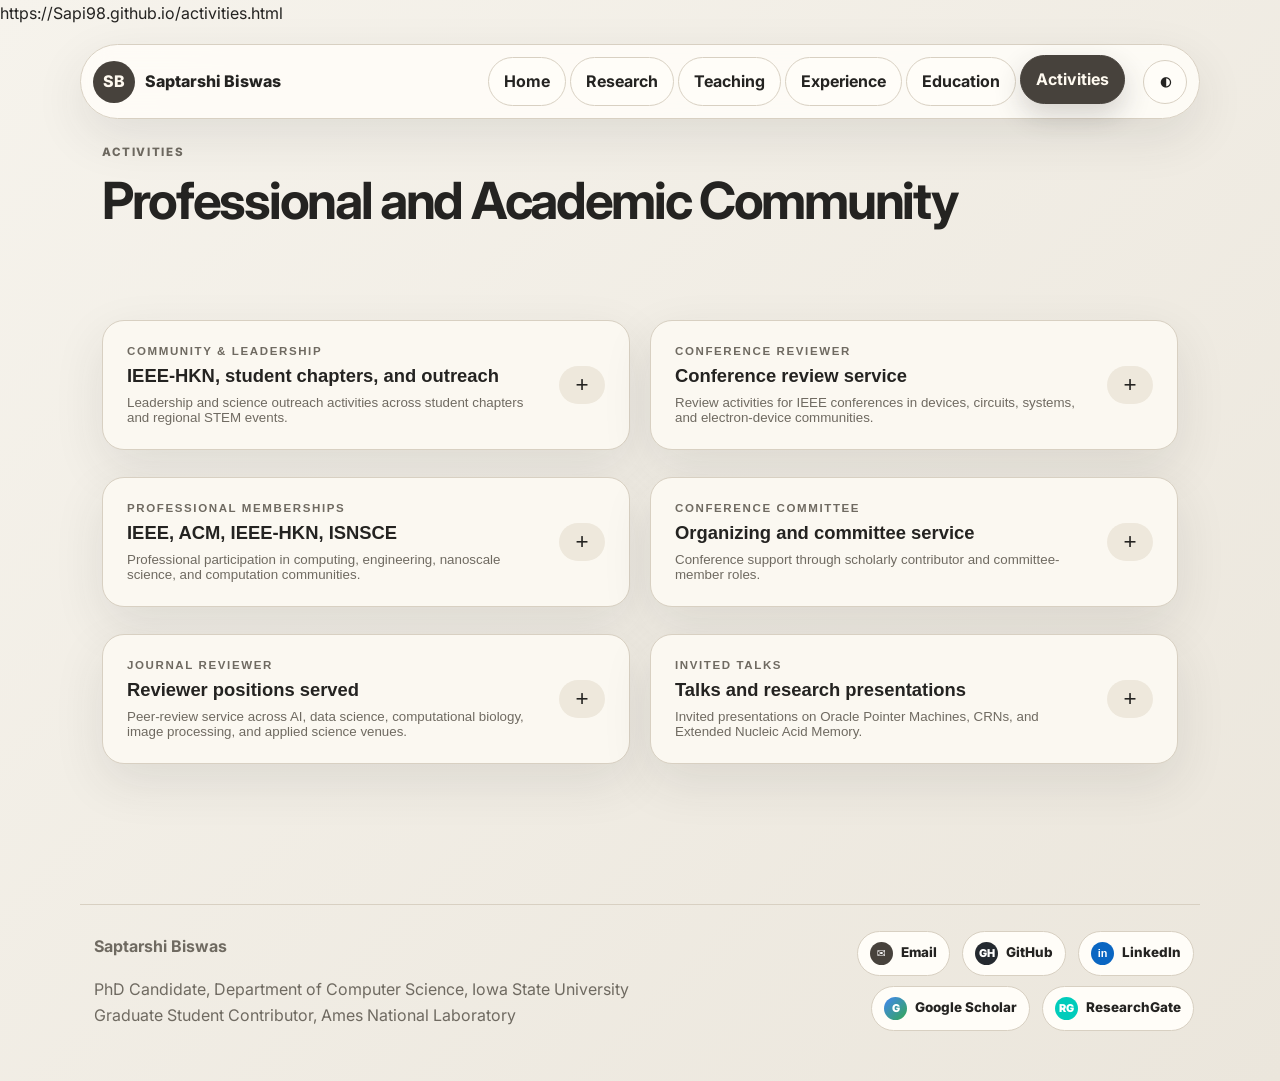
==== commit e37bfa8a: "Merge pull request #20 from Sapi98/style-updates Style updates" ====
--- a/activities.html
+++ b/activities.html
@@ -357,58 +357,83 @@
       </section>
     </main>
     <footer class="site-footer">
-      <div>
-        <strong>
-          Saptarshi Biswas
-        </strong>
-        <p>
-          PhD Candidate, Department of Computer Science, Iowa State University<br />
-          Graduate Student Contributor, Ames National Laboratory
-        </p>
-      </div>
-      <div class="footer-links">
-        <a class="footer-link" href="mailto:sbiswas@iastate.edu">
-          <span class="footer-icon">
-            ✉
-          </span>
-          <span>
-            Email
-          </span>
-        </a>
-        <a class="footer-link" href="https://scholar.google.com/citations?user=PUi9jlQAAAAJ&amp;hl=en" target="_blank" rel="noopener">
-          <span class="footer-icon">
-            🎓
-          </span>
-          <span>
-            Google Scholar
-          </span>
-        </a>
-        <a class="footer-link" href="https://www.researchgate.net/profile/Saptarshi-Biswas-6?ev=hdr_xprf" target="_blank" rel="noopener">
-          <span class="footer-icon">
-            🔬
-          </span>
-          <span>
-            ResearchGate
-          </span>
-        </a>
-        <a class="footer-link" href="https://github.com/Sapi98" target="_blank" rel="noopener">
-          <span class="footer-icon">
-            ⌘
-          </span>
-          <span>
-            GitHub
-          </span>
-        </a>
-        <a class="footer-link" href="https://www.linkedin.com/in/saptarshi-biswas-sapi98/" target="_blank" rel="noopener">
-          <span class="footer-icon">
-            in
-          </span>
-          <span>
-            LinkedIn
-          </span>
-        </a>
-      </div>
-    </footer>
+  <div>
+    <strong>
+      Saptarshi Biswas
+    </strong>
+    <p>
+      PhD Candidate, Department of Computer Science, Iowa State University<br />
+      Graduate Student Contributor, Ames National Laboratory
+    </p>
+  </div>
+
+  <div class="footer-links">
+    <a class="footer-link" href="mailto:sbiswas@iastate.edu">
+      <span class="footer-icon email-icon">
+        ✉
+      </span>
+      <span>
+        Email
+      </span>
+    </a>
+
+    <a
+      class="footer-link"
+      href="https://github.com/Sapi98"
+      target="_blank"
+      rel="noopener"
+    >
+      <span class="footer-icon github-icon">
+        GH
+      </span>
+      <span>
+        GitHub
+      </span>
+    </a>
+
+    <a
+      class="footer-link"
+      href="https://www.linkedin.com/in/saptarshi-biswas-sapi98/"
+      target="_blank"
+      rel="noopener"
+    >
+      <span class="footer-icon linkedin-icon">
+        in
+      </span>
+      <span>
+        LinkedIn
+      </span>
+    </a>
+
+    <a
+      class="footer-link"
+      href="https://scholar.google.com/citations?user=PUi9jlQAAAAJ&amp;hl=en"
+      target="_blank"
+      rel="noopener"
+    >
+      <span class="footer-icon scholar-icon">
+        G
+      </span>
+      <span>
+        Google Scholar
+      </span>
+    </a>
+
+    <a
+      class="footer-link"
+      href="https://www.researchgate.net/profile/Saptarshi-Biswas-6"
+      target="_blank"
+      rel="noopener"
+    >
+      <span class="footer-icon researchgate-icon">
+        RG
+      </span>
+      <span>
+        ResearchGate
+      </span>
+    </a>
+  </div>
+</footer>
     <script src="script.js">
     </script>
   </body>
--- a/style.css
+++ b/style.css
@@ -991,63 +991,6 @@
   color: #fffaf0;
 }
 
-.site-footer {
-  max-width: var(--max);
-  margin: 40px auto 24px;
-  padding: 26px 22px;
-  display: flex;
-  justify-content: space-between;
-  gap: 24px;
-  border-top: 1px solid var(--line);
-  color: var(--muted);
-}
-
-.footer-links {
-  display: flex;
-  flex-wrap: wrap;
-  gap: 10px;
-  justify-content: flex-end;
-}
-
-.footer-link {
-  display: inline-flex;
-  align-items: center;
-  gap: 8px;
-  padding: 8px 11px;
-  border: 1px solid var(--line);
-  border-radius: 999px;
-  text-decoration: none;
-  font-weight: 800;
-  background: var(--surface);
-  transition:
-    background-color .5s ease,
-    color .5s ease,
-    transform .35s ease;
-}
-
-.footer-link:hover {
-  background: #47423c;
-  color: #fffaf0;
-}
-
-.footer-link:hover .footer-icon {
-  background: rgba(255, 250, 240, .18);
-  color: #fffaf0;
-}
-
-.footer-icon {
-  width: 22px;
-  height: 22px;
-  min-width: 22px;
-  display: grid;
-  place-items: center;
-  border-radius: 50%;
-  background: var(--surface-2);
-  font-size: .78rem;
-  font-weight: 900;
-  line-height: 1;
-}
-
 .reveal {
   opacity: 0;
   transform: translateY(18px);
@@ -1205,16 +1148,6 @@
     grid-column: 2;
   }
 
-  .site-footer {
-    flex-direction: column;
-    margin-left: 22px;
-    margin-right: 22px;
-  }
-
-  .footer-links {
-    justify-content: flex-start;
-  }
-
   .two-col-list {
     columns: 1;
   }
@@ -1266,20 +1199,6 @@
     width: 102px;
     height: 102px;
   }
-}
-
-/* Footer hover fix for Google Scholar and ResearchGate icons only.
-   Footer order:
-   1 = Email
-   2 = Google Scholar
-   3 = ResearchGate
-*/
-
-.site-footer:not(.home-footer) .footer-link:nth-child(2):hover .footer-icon,
-.site-footer:not(.home-footer) .footer-link:nth-child(3):hover .footer-icon {
-  background: #fffaf0;
-  color: inherit;
-  box-shadow: inset 0 0 0 1px rgba(255, 250, 240, .45);
 }
 
 /* Better handling for long timeline dates like Decision Scientist Intern */
@@ -1420,169 +1339,6 @@
 .profile-initials {
   width: 140px;
   height: 140px;
-}
-
-/* Footer final correction:
-   - More room for footer text
-   - Less horizontal padding
-   - Footer buttons keep natural width
-   - Buttons center-align with equal gaps
-   - Other pages should stay within 2 rows
-   - Index footer Email uses same button/icon height as other pages
-*/
-
-.site-footer {
-  display: grid;
-  grid-template-columns: minmax(560px, 1fr) minmax(460px, 500px);
-  column-gap: 14px;
-  align-items: center;
-  padding-left: 14px;
-  padding-right: 14px;
-}
-
-/* Text area */
-.site-footer > div:first-child {
-  min-width: 0;
-}
-
-.site-footer > div:first-child p {
-  max-width: none;
-  margin-bottom: 0;
-}
-
-/* Non-home pages: natural button widths, centered, equal spacing */
-.site-footer:not(.home-footer) .footer-links {
-  width: 100%;
-  max-width: 500px;
-  display: flex !important;
-  flex-wrap: wrap;
-  justify-content: center !important;
-  align-items: center;
-  gap: 12px 14px;
-}
-
-/* Homepage has only one Email button */
-.home-footer .footer-links {
-  width: auto;
-  max-width: none;
-  display: flex !important;
-  justify-content: center !important;
-  align-items: center;
-  gap: 12px 14px;
-}
-
-/* Footer buttons: natural width, slightly taller */
-.site-footer .footer-link {
-  width: auto !important;
-  min-height: 44px !important;
-  padding: 10px 12px !important;
-  justify-content: flex-start !important;
-  align-items: center !important;
-  white-space: nowrap;
-  line-height: 1;
-  grid-column: auto !important;
-}
-
-/* Remove any old forced grid placements */
-.site-footer .footer-link:nth-child(4),
-.site-footer .footer-link:nth-child(5) {
-  grid-column: auto !important;
-}
-
-/* Same icon size everywhere, including index.html */
-.site-footer .footer-icon,
-.home-footer .footer-icon {
-  width: 22px !important;
-  height: 22px !important;
-  min-width: 22px !important;
-  max-width: 22px !important;
-  min-height: 22px !important;
-  max-height: 22px !important;
-  font-size: .78rem !important;
-  line-height: 1 !important;
-  display: inline-grid !important;
-  place-items: center !important;
-  transform: none !important;
-}
-
-/* Medium screens: allow footer to stack before it squeezes */
-@media (max-width: 1080px) {
-  .site-footer {
-    grid-template-columns: 1fr;
-    row-gap: 18px;
-    align-items: flex-start;
-  }
-
-  .site-footer:not(.home-footer) .footer-links,
-  .home-footer .footer-links {
-    max-width: 100%;
-    justify-content: flex-start !important;
-  }
-}
-
-/* Mobile */
-@media (max-width: 520px) {
-  .site-footer {
-    padding-left: 18px;
-    padding-right: 18px;
-  }
-
-  .site-footer:not(.home-footer) .footer-links {
-    justify-content: flex-start !important;
-  }
-}
-
-/* Move footer button group more to the right on non-home pages */
-
-.site-footer:not(.home-footer) .footer-links {
-  margin-left: auto !important;
-  margin-right: -4px !important;
-  justify-content: flex-end !important;
-}
-
-/* Give the footer text enough room while allowing buttons to sit right */
-.site-footer {
-  column-gap: 8px !important;
-  padding-right: 12px !important;
-}
-
-/* Move footer button group further right on all pages, including index.html */
-
-.site-footer .footer-links {
-  margin-left: auto !important;
-  margin-right: -8px !important;
-  justify-content: flex-end !important;
-}
-
-/* Reduce footer right padding slightly so the button group sits closer to edge */
-.site-footer {
-  column-gap: 8px !important;
-  padding-right: 8px !important;
-}
-
-/* Reorder non-home footer icons:
-   Email, GitHub, LinkedIn, Google Scholar, ResearchGate
-   Index/home footer is unaffected because it has only Email.
-*/
-
-.site-footer:not(.home-footer) .footer-link:nth-child(1) {
-  order: 1; /* Email */
-}
-
-.site-footer:not(.home-footer) .footer-link:nth-child(4) {
-  order: 2; /* GitHub */
-}
-
-.site-footer:not(.home-footer) .footer-link:nth-child(5) {
-  order: 3; /* LinkedIn */
-}
-
-.site-footer:not(.home-footer) .footer-link:nth-child(2) {
-  order: 4; /* Google Scholar */
-}
-
-.site-footer:not(.home-footer) .footer-link:nth-child(3) {
-  order: 5; /* ResearchGate */
 }
 
 /* Degree expanded-detail layout */
@@ -2348,4 +2104,246 @@
 
     text-align: left;
   }
+}
+
+
+/* =========================
+   FOOTER
+   ========================= */
+
+.site-footer {
+  max-width: var(--max);
+  margin: 40px auto 24px;
+  padding: 26px 14px;
+
+  display: grid;
+  grid-template-columns: minmax(560px, 1fr) minmax(460px, 500px);
+  column-gap: 8px;
+  align-items: center;
+
+  border-top: 1px solid var(--line);
+  color: var(--muted);
+}
+
+.site-footer > div:first-child {
+  min-width: 0;
+}
+
+.site-footer > div:first-child p {
+  max-width: none;
+  margin-bottom: 0;
+}
+
+/* Footer buttons container */
+
+.site-footer .footer-links {
+  display: flex;
+  flex-wrap: wrap;
+  justify-content: flex-end;
+  align-items: center;
+
+  gap: 10px 12px;
+
+  width: 100%;
+  max-width: 500px;
+
+  margin-left: auto;
+  margin-right: -8px;
+}
+
+/* Footer buttons */
+
+.site-footer .footer-link {
+  display: inline-flex;
+  align-items: center;
+  justify-content: flex-start;
+
+  gap: 8px;
+
+  min-height: 44px;
+  padding: 10px 12px;
+
+  border-radius: 999px;
+  border: 1px solid var(--line);
+
+  background: var(--surface);
+  color: var(--text);
+
+  text-decoration: none;
+  font-size: .84rem;
+  font-weight: 800;
+  line-height: 1;
+
+  white-space: nowrap;
+
+  transition:
+    background-color .45s ease,
+    color .45s ease,
+    border-color .45s ease,
+    transform .35s ease,
+    box-shadow .35s ease;
+}
+
+/* Footer icons */
+
+.site-footer .footer-icon {
+  width: 23px;
+  height: 23px;
+  min-width: 23px;
+
+  display: inline-grid;
+  place-items: center;
+
+  border-radius: 50%;
+
+  color: #ffffff;
+
+  font-size: .68rem;
+  font-weight: 900;
+  line-height: 1;
+
+  transition:
+    background-color .45s ease,
+    color .45s ease,
+    transform .35s ease;
+}
+
+/* Brand-inspired footer icon colors */
+
+.site-footer .email-icon {
+  background: #47423c;
+}
+
+.site-footer .scholar-icon {
+  background: linear-gradient(135deg, #4285f4, #34a853);
+}
+
+.site-footer .researchgate-icon {
+  background: #00ccbb;
+  color: #ffffff;
+}
+
+.site-footer .github-icon {
+  background: #24292f;
+  color: #ffffff;
+}
+
+.site-footer .linkedin-icon {
+  background: #0a66c2;
+  color: #ffffff;
+  font-family: Arial, sans-serif;
+  font-weight: 900;
+}
+
+/* Hover behavior */
+
+.site-footer .footer-link:hover {
+  background: #47423c;
+  color: #fffaf0;
+  border-color: #47423c;
+
+  transform: translateY(-3px);
+
+  box-shadow:
+    0 12px 28px rgba(52, 49, 45, .20);
+}
+
+.site-footer .footer-link:hover .footer-icon {
+  background: #fffaf0;
+  color: #47423c;
+
+  transform: scale(1.08);
+}
+
+/* Footer order:
+   Email, GitHub, LinkedIn, Scholar, ResearchGate
+*/
+
+/* .site-footer:not(.home-footer) .footer-link:nth-child(1) {
+  order: 1;
+}
+
+.site-footer:not(.home-footer) .footer-link:nth-child(4) {
+  order: 2;
+}
+
+.site-footer:not(.home-footer) .footer-link:nth-child(5) {
+  order: 3;
+}
+
+.site-footer:not(.home-footer) .footer-link:nth-child(2) {
+  order: 4;
+}
+
+.site-footer:not(.home-footer) .footer-link:nth-child(3) {
+  order: 5;
+} */
+
+/* Homepage footer credit */
+
+.home-footer {
+  grid-template-columns: minmax(0, 1fr) auto;
+}
+
+.home-footer .footer-credit {
+  justify-self: end;
+
+  max-width: 360px;
+
+  color: var(--muted);
+
+  font-size: .84rem;
+  font-weight: 700;
+  line-height: 1.45;
+
+  text-align: right;
+}
+
+/* Dark mode */
+
+body[data-theme="dark"] .site-footer .footer-link {
+  background: var(--surface-2);
+  color: var(--text);
+  border-color: var(--line);
+}
+
+body[data-theme="dark"] .site-footer .footer-link:hover {
+  background: #e4c28a;
+  color: #242321;
+  border-color: #e4c28a;
+}
+
+body[data-theme="dark"] .site-footer .footer-link:hover .footer-icon {
+  background: #242321;
+  color: #fffaf0;
+}
+
+/* Responsive footer */
+
+@media (max-width: 1080px) {
+  .site-footer {
+    grid-template-columns: 1fr;
+    row-gap: 18px;
+    align-items: flex-start;
+  }
+
+  .site-footer .footer-links {
+    max-width: 100%;
+    justify-content: flex-start;
+    margin-left: 0;
+    margin-right: 0;
+  }
+
+  .home-footer .footer-credit {
+    justify-self: start;
+    max-width: 100%;
+    text-align: left;
+  }
+}
+
+@media (max-width: 520px) {
+  .site-footer {
+    padding-left: 18px;
+    padding-right: 18px;
+  }
 }
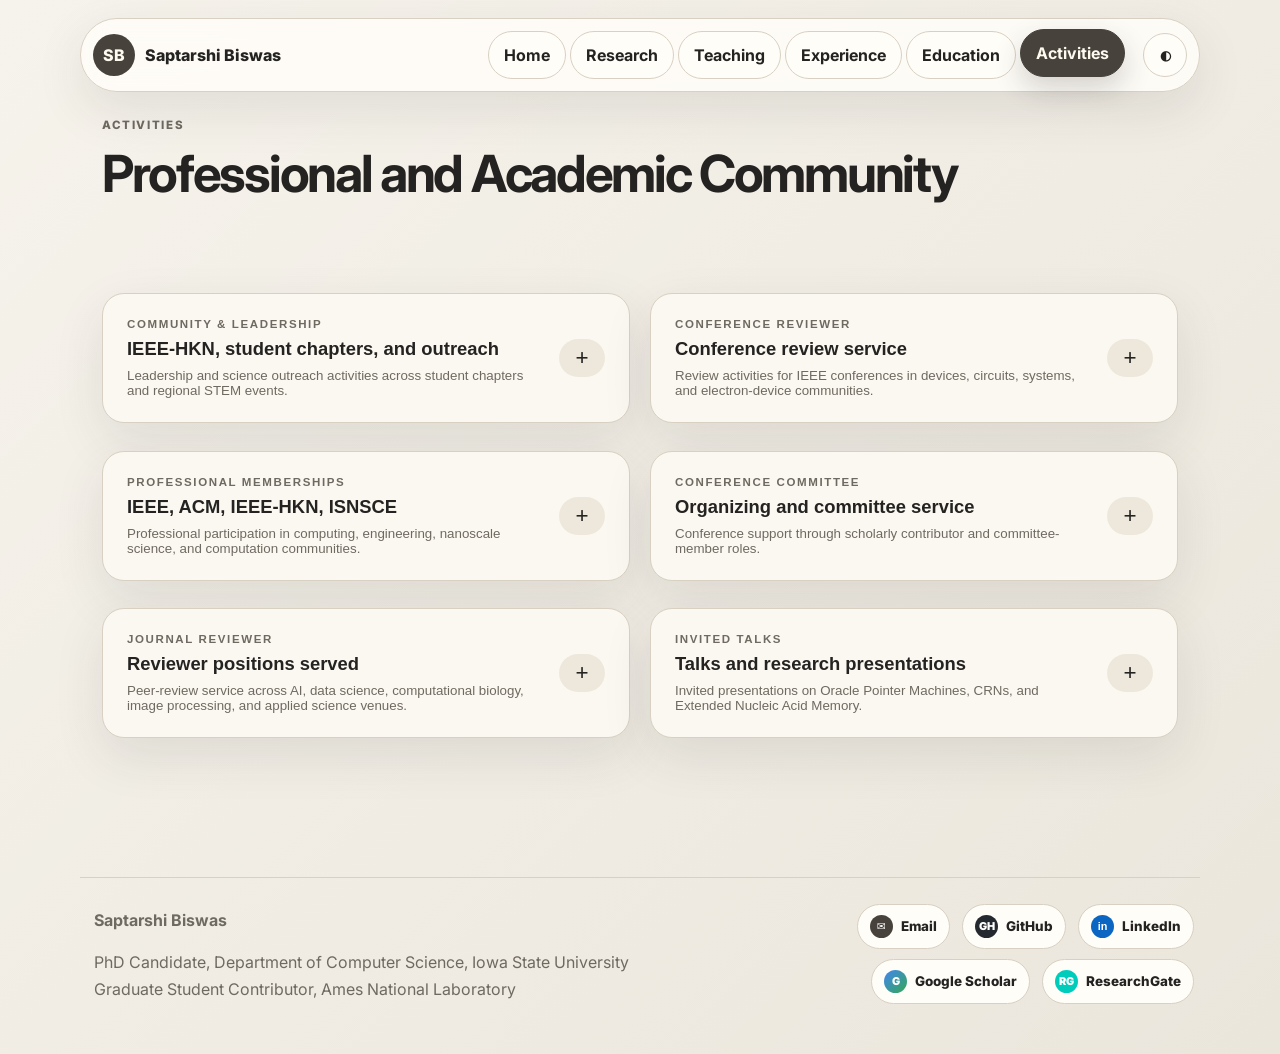
==== commit 76ee3e19: "Comment out URLs in activities and education pages for improved code clarity" ====
--- a/activities.html
+++ b/activities.html
@@ -19,7 +19,7 @@
     <meta name="author" content="Saptarshi Biswas" />
     <meta name="robots" content="index, follow" />
 
-    https://Sapi98.github.io/activities.html
+    <!-- https://Sapi98.github.io/activities.html -->
 
     <!-- Open Graph / Social Preview -->
     <meta property="og:title" content="Activities, Service & Leadership | Saptarshi Biswas" />
@@ -51,6 +51,9 @@
     <link rel="stylesheet" href="style.css" />
   </head>
   <body>
+    <div class="scroll-progress" aria-hidden="true">
+      <div class="scroll-progress-bar" id="scrollProgressBar"></div>
+    </div>
     <header class="site-header">
       <a class="brand" href="index.html" aria-label="Saptarshi Biswas home">
         <span class="brand-mark">
@@ -209,6 +212,9 @@
                     Journal of Engineering Research — Elsevier.
                   </li>
                   <li>
+                    SoftwareX — Elsevier.
+                  </li>
+                  <li>
                     Archives of Computational Methods in Engineering — Springer Nature.
                   </li>
                   <li>
--- a/style.css
+++ b/style.css
@@ -2346,4 +2346,174 @@
     padding-left: 18px;
     padding-right: 18px;
   }
+}
+
+
+/* Page scroll progress bar */
+
+.scroll-progress {
+  position: fixed;
+  top: 0;
+  left: 0;
+
+  width: 100%;
+  height: 4px;
+
+  z-index: 9999;
+
+  background: transparent;
+  pointer-events: none;
+}
+
+.scroll-progress-bar {
+  width: 0%;
+  height: 100%;
+
+  background: linear-gradient(
+    90deg,
+    #47423c 0%,
+    #8a6740 55%,
+    #b98a52 100%
+  );
+
+  box-shadow:
+    0 0 10px rgba(71, 66, 60, .35),
+    0 0 14px rgba(185, 138, 82, .35);
+
+  transition: width .08s linear;
+}
+
+
+body[data-theme="dark"] .scroll-progress-bar {
+  background: linear-gradient(
+    90deg,
+    #e4c28a,
+    #b98a52,
+    #fffaf0
+  );
+
+  box-shadow:
+    0 0 14px rgba(228, 194, 138, .45);
+}
+
+/* Technical Expertise tiles */
+
+.expertise-tile {
+  display: flex;
+  flex-direction: column;
+  gap: 18px;
+}
+
+.expertise-heading {
+  display: flex;
+  align-items: center;
+  gap: 12px;
+}
+
+.expertise-heading h3 {
+  margin: 0;
+}
+
+.expertise-icon {
+  width: 38px;
+  height: 38px;
+  min-width: 38px;
+
+  display: inline-grid;
+  place-items: center;
+
+  border-radius: 14px;
+
+  background: #47423c;
+  color: #fffaf0;
+
+  font-size: 1.05rem;
+
+  transition:
+    background-color .45s ease,
+    color .45s ease,
+    transform .35s ease,
+    box-shadow .35s ease;
+}
+
+.expertise-pills {
+  display: flex;
+  flex-wrap: wrap;
+  gap: 8px;
+}
+
+.expertise-pills span {
+  display: inline-flex;
+  align-items: center;
+
+  min-height: 32px;
+  padding: 7px 11px;
+
+  border-radius: 999px;
+  border: 1px solid var(--line);
+
+  background: var(--surface);
+  color: var(--text);
+
+  font-size: .78rem;
+  font-weight: 800;
+  line-height: 1;
+
+  transition:
+    background-color .45s ease,
+    color .45s ease,
+    border-color .45s ease,
+    transform .35s ease,
+    box-shadow .35s ease;
+}
+
+/* Tile hover behavior */
+
+.expertise-tile:hover .expertise-icon {
+  background: #fffaf0;
+  color: #47423c;
+
+  transform: scale(1.08);
+
+  box-shadow:
+    0 8px 18px rgba(0, 0, 0, .16);
+}
+
+.expertise-tile:hover .expertise-pills span {
+  background: rgba(255, 250, 240, .16);
+  color: #fffaf0;
+  border-color: rgba(255, 250, 240, .28);
+}
+
+/* Individual pill hover */
+
+.expertise-pills span:hover {
+  background: #d6b27f !important;
+  color: #242321 !important;
+  border-color: #d6b27f !important;
+
+  transform: translateY(-2px);
+
+  box-shadow:
+    0 8px 18px rgba(0, 0, 0, .18);
+}
+
+/* Dark mode */
+
+body[data-theme="dark"] .expertise-pills span {
+  background: var(--surface-2);
+  color: var(--text);
+  border-color: var(--line);
+}
+
+body[data-theme="dark"] .expertise-tile:hover .expertise-pills span {
+  background: rgba(255, 250, 240, .14);
+  color: #fffaf0;
+  border-color: rgba(255, 250, 240, .24);
+}
+
+body[data-theme="dark"] .expertise-pills span:hover {
+  background: #e4c28a !important;
+  color: #242321 !important;
+  border-color: #e4c28a !important;
 }
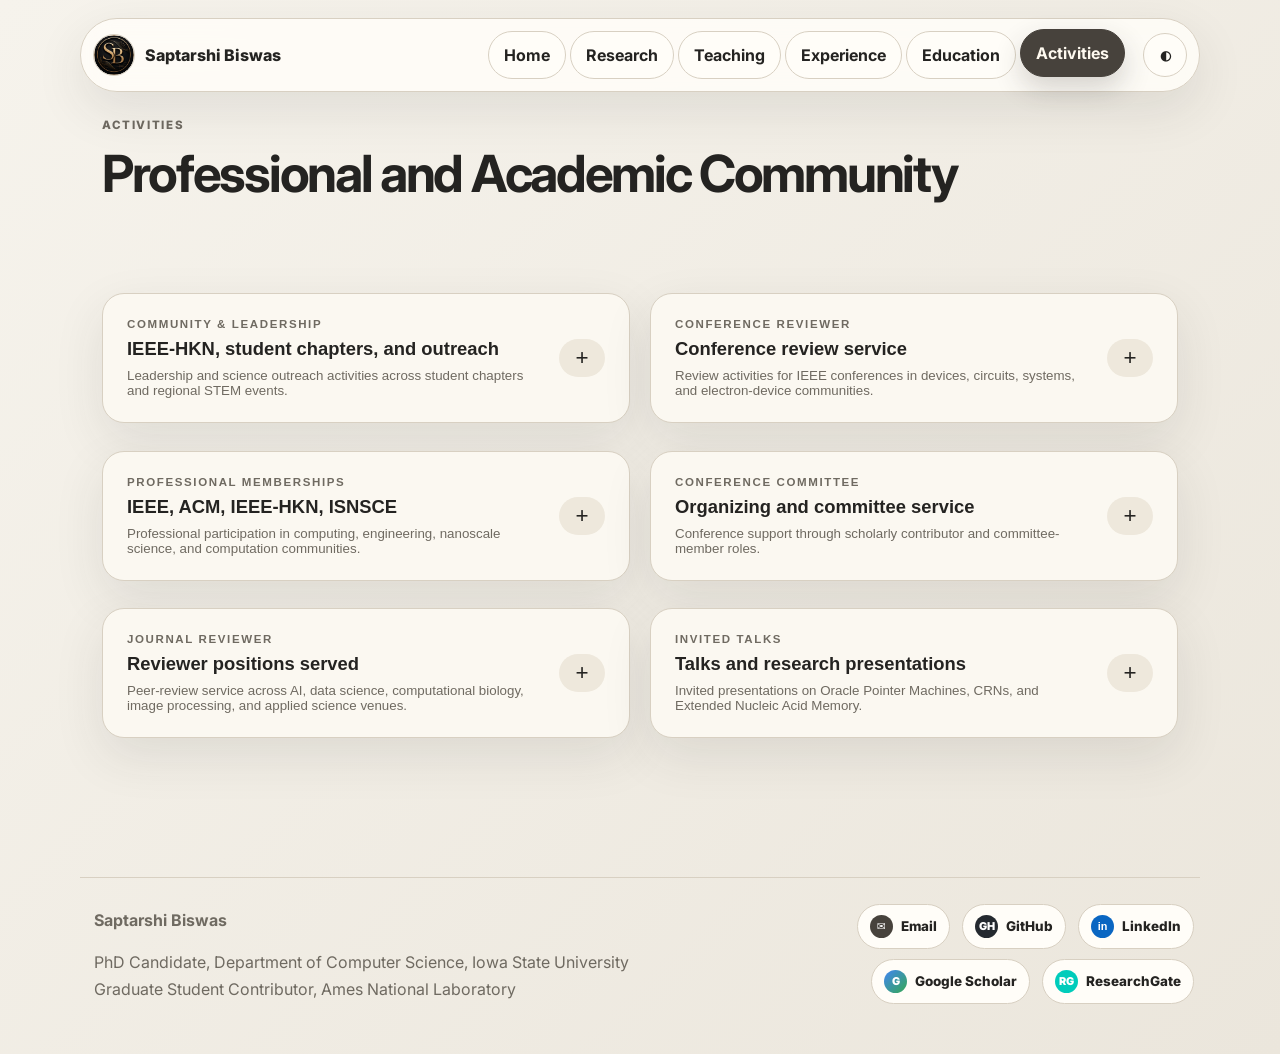
==== commit 9c4b71b1: "Refactor brand header to use image for logo; enhance visual consistency across pages" ====
--- a/activities.html
+++ b/activities.html
@@ -55,13 +55,11 @@
       <div class="scroll-progress-bar" id="scrollProgressBar"></div>
     </div>
     <header class="site-header">
-      <a class="brand" href="index.html" aria-label="Saptarshi Biswas home">
-        <span class="brand-mark">
-          SB
+      <a class="brand" href="index.html">
+        <span class="brand-mark brand-image-mark">
+          <img src="Designer.png" alt="SB" />
         </span>
-        <span class="brand-text">
-          Saptarshi Biswas
-        </span>
+        <span class="brand-text">Saptarshi Biswas</span>
       </a>
       <button class="menu-toggle" id="menuToggle" type="button" aria-label="Toggle navigation">
         ☰
--- a/style.css
+++ b/style.css
@@ -2516,4 +2516,304 @@
   background: #e4c28a !important;
   color: #242321 !important;
   border-color: #e4c28a !important;
+}
+
+/* =========================
+   TECHNICAL EXPERTISE TILES
+   ========================= */
+
+.expertise-tile {
+  display: flex;
+  flex-direction: column;
+  gap: 18px;
+}
+
+.expertise-heading {
+  display: flex;
+  align-items: center;
+  gap: 12px;
+}
+
+.expertise-heading h3 {
+  margin: 0;
+}
+
+.expertise-icon {
+  width: 40px;
+  height: 40px;
+  min-width: 40px;
+
+  display: inline-grid;
+  place-items: center;
+
+  border-radius: 14px;
+
+  background: #47423c;
+  color: #fffaf0;
+
+  font-size: 1.08rem;
+
+  transition:
+    background-color .45s ease,
+    color .45s ease,
+    transform .35s ease,
+    box-shadow .35s ease;
+}
+
+.expertise-pills {
+  display: flex;
+  flex-wrap: wrap;
+  gap: 8px;
+}
+
+.skill-pill {
+  display: inline-flex;
+  align-items: center;
+  gap: 8px;
+
+  min-height: 36px;
+  padding: 7px 11px;
+
+  border-radius: 999px;
+  border: 1px solid var(--line);
+
+  background: var(--surface);
+  color: var(--text);
+
+  font-size: .78rem;
+  font-weight: 800;
+  line-height: 1;
+
+  transition:
+    background-color .45s ease,
+    color .45s ease,
+    border-color .45s ease,
+    transform .35s ease,
+    box-shadow .35s ease;
+}
+
+/* Icon bubble: always light/off-white so thin dark icons remain visible */
+
+.skill-icon {
+  width: 28px;
+  height: 28px;
+  min-width: 28px;
+  max-width: 28px;
+
+  display: inline-flex;
+  align-items: center;
+  justify-content: center;
+
+  border-radius: 50%;
+
+  background: #fffaf0 !important;
+  color: #47423c;
+
+  overflow: visible;
+
+  font-size: .62rem;
+  font-weight: 900;
+  line-height: 1;
+
+  transition:
+    background-color .45s ease,
+    color .45s ease,
+    transform .35s ease,
+    box-shadow .35s ease;
+}
+
+/* Official icon images */
+
+.skill-icon img {
+  width: 17px;
+  height: 17px;
+
+  display: block;
+
+  object-fit: contain;
+  object-position: center;
+
+  max-width: 17px;
+  max-height: 17px;
+
+  margin: 0;
+  padding: 0;
+
+  filter: none;
+}
+
+/* Text fallback icons */
+
+.skill-icon.is-text {
+  background: #fffaf0 !important;
+  color: #47423c;
+
+  font-size: .58rem;
+  font-weight: 900;
+}
+
+/* Tile hover */
+
+.expertise-tile:hover .expertise-icon {
+  background: #fffaf0;
+  color: #47423c;
+
+  transform: scale(1.08);
+
+  box-shadow:
+    0 8px 18px rgba(0, 0, 0, .16);
+}
+
+.expertise-tile:hover .skill-pill {
+  background: rgba(255, 250, 240, .16);
+  color: #fffaf0;
+  border-color: rgba(255, 250, 240, .28);
+}
+
+/* Keep skill icon background light even when tile is hovered */
+
+.expertise-tile:hover .skill-icon {
+  background: #fffaf0 !important;
+  color: #47423c;
+}
+
+.expertise-tile:hover .skill-icon img {
+  filter: none;
+}
+
+/* Individual pill hover */
+
+.skill-pill:hover {
+  background: #d6b27f !important;
+  color: #242321 !important;
+  border-color: #d6b27f !important;
+
+  transform: translateY(-2px);
+
+  box-shadow:
+    0 8px 18px rgba(0, 0, 0, .18);
+}
+
+/* Keep icon bubble light even on individual pill hover */
+
+.skill-pill:hover .skill-icon {
+  background: #fffaf0 !important;
+  color: #47423c !important;
+
+  transform: scale(1.08);
+
+  box-shadow:
+    0 4px 10px rgba(0, 0, 0, .16);
+}
+
+.skill-pill:hover .skill-icon img {
+  filter: none;
+}
+
+/* Dark mode */
+
+body[data-theme="dark"] .skill-pill {
+  background: var(--surface-2);
+  color: var(--text);
+  border-color: var(--line);
+}
+
+/* Keep dark-mode icons light too */
+
+body[data-theme="dark"] .skill-icon {
+  background: #fffaf0 !important;
+  color: #47423c;
+}
+
+body[data-theme="dark"] .skill-icon.is-text {
+  background: #fffaf0 !important;
+  color: #47423c;
+}
+
+body[data-theme="dark"] .expertise-tile:hover .skill-pill {
+  background: rgba(255, 250, 240, .14);
+  color: #fffaf0;
+  border-color: rgba(255, 250, 240, .24);
+}
+
+body[data-theme="dark"] .expertise-tile:hover .skill-icon {
+  background: #fffaf0 !important;
+  color: #47423c;
+}
+
+body[data-theme="dark"] .skill-pill:hover {
+  background: #e4c28a !important;
+  color: #242321 !important;
+  border-color: #e4c28a !important;
+}
+
+body[data-theme="dark"] .skill-pill:hover .skill-icon {
+  background: #fffaf0 !important;
+  color: #47423c !important;
+}
+
+/* Technical Expertise title icons: always light/off-white */
+
+.expertise-icon {
+  background: #fffaf0 !important;
+  color: #47423c !important;
+
+  border: 1px solid rgba(71, 66, 60, .18);
+
+  box-shadow:
+    0 6px 16px rgba(52, 49, 45, .10);
+
+  transition:
+    background-color .45s ease,
+    color .45s ease,
+    transform .35s ease,
+    box-shadow .35s ease,
+    border-color .35s ease;
+}
+
+/* Keep title icon light even when the whole tile is hovered */
+
+.expertise-tile:hover .expertise-icon {
+  background: #fffaf0 !important;
+  color: #47423c !important;
+
+  border-color: rgba(255, 250, 240, .65);
+
+  transform: scale(1.08);
+
+  box-shadow:
+    0 8px 20px rgba(0, 0, 0, .18);
+}
+
+/* Dark mode: still keep the title icon light for contrast */
+
+body[data-theme="dark"] .expertise-icon {
+  background: #fffaf0 !important;
+  color: #47423c !important;
+
+  border-color: rgba(255, 250, 240, .35);
+}
+
+body[data-theme="dark"] .expertise-tile:hover .expertise-icon {
+  background: #fffaf0 !important;
+  color: #47423c !important;
+
+  border-color: rgba(255, 250, 240, .65);
+}
+
+/* Navbar custom icon */
+
+.brand-image-mark {
+  padding: 0;
+  overflow: hidden;
+  background: transparent;
+  border: 1px solid var(--line);
+}
+
+.brand-image-mark img {
+  width: 100%;
+  height: 100%;
+  display: block;
+  object-fit: cover;
+  border-radius: 50%;
 }
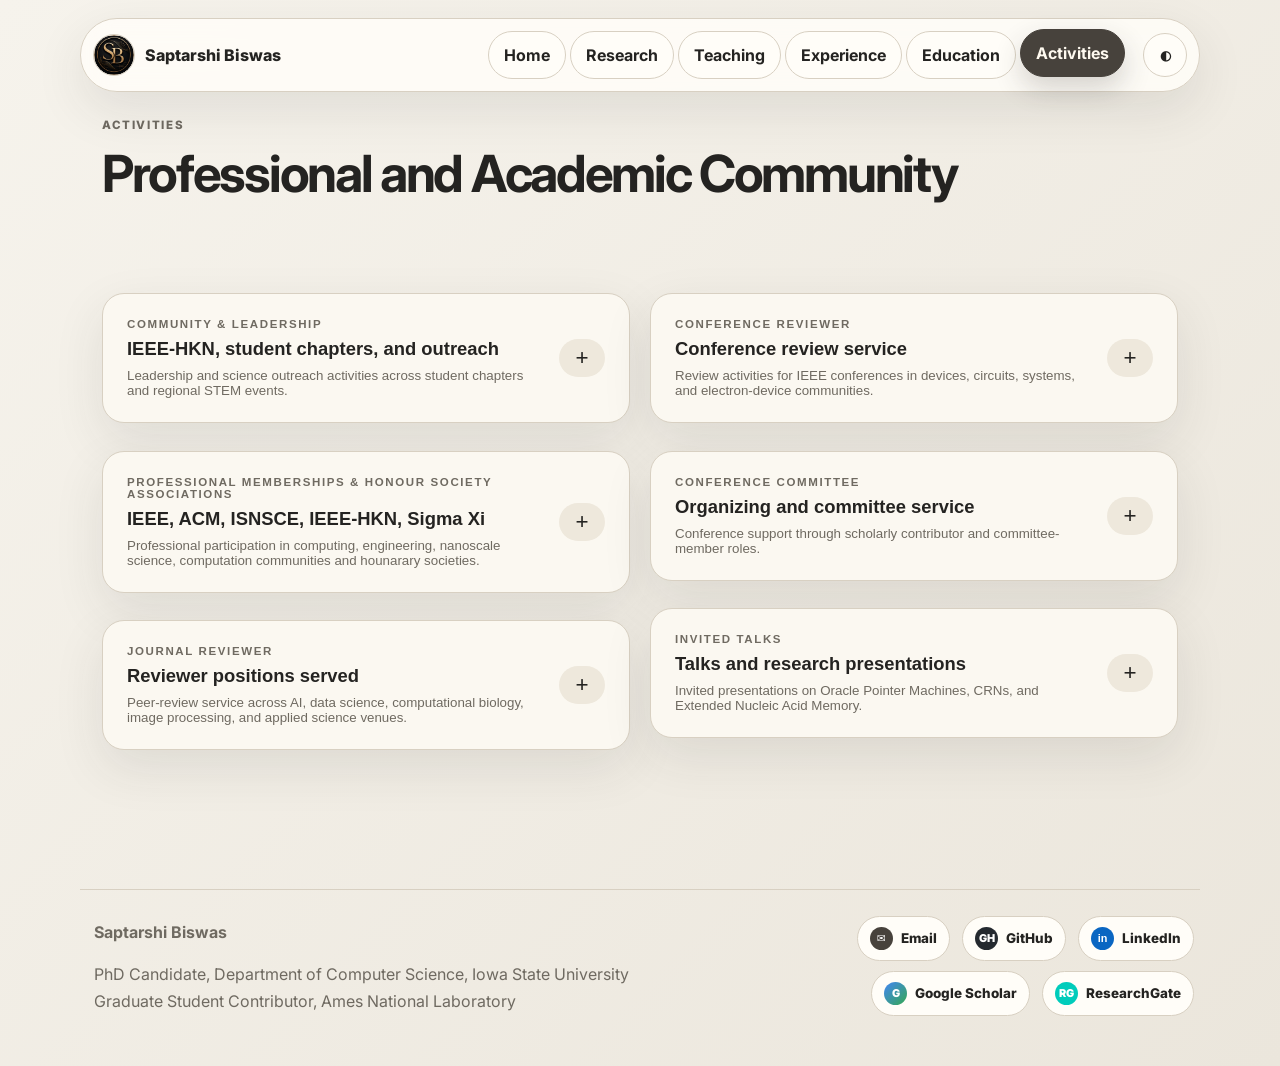
==== commit 5359a486: "Update professional memberships section with new associations and details" ====
--- a/activities.html
+++ b/activities.html
@@ -151,22 +151,25 @@
             <button class="expand-summary" type="button">
               <span>
                 <small>
-                  Professional Memberships
-                </small>
-                <strong>
-                  IEEE, ACM, IEEE-HKN, ISNSCE
-                </strong>
-                <em>
-                  Professional participation in computing, engineering, nanoscale science, and computation communities.
-                </em>
-              </span>
-              <span class="accordion-icon">
-                +
-              </span>
-            </button>
-            <div class="expand-details">
-              <div>
-                <ol class="clean-list numbered-list">
+                  Professional Memberships & Honour Society Associations
+                </small>
+                <strong>
+                  IEEE, ACM, ISNSCE, IEEE-HKN, Sigma Xi
+                </strong>
+                <em>
+                  Professional participation in computing, engineering, nanoscale science, computation communities and hounarary societies.
+                </em>
+              </span>
+              <span class="accordion-icon">
+                +
+              </span>
+            </button>
+            <div class="expand-details">
+              <div>
+                <ol class="clean-list numbered-list">
+                  <li>
+                    Full Member, Sigma Xi: The Scientific Research Honor Society — Aug 2026–Present.
+                  </li>
                   <li>
                     Lifetime Member, IEEE-HKN (Eta Kappa Nu) Honor Society — Dec 2025–Present.
                   </li>
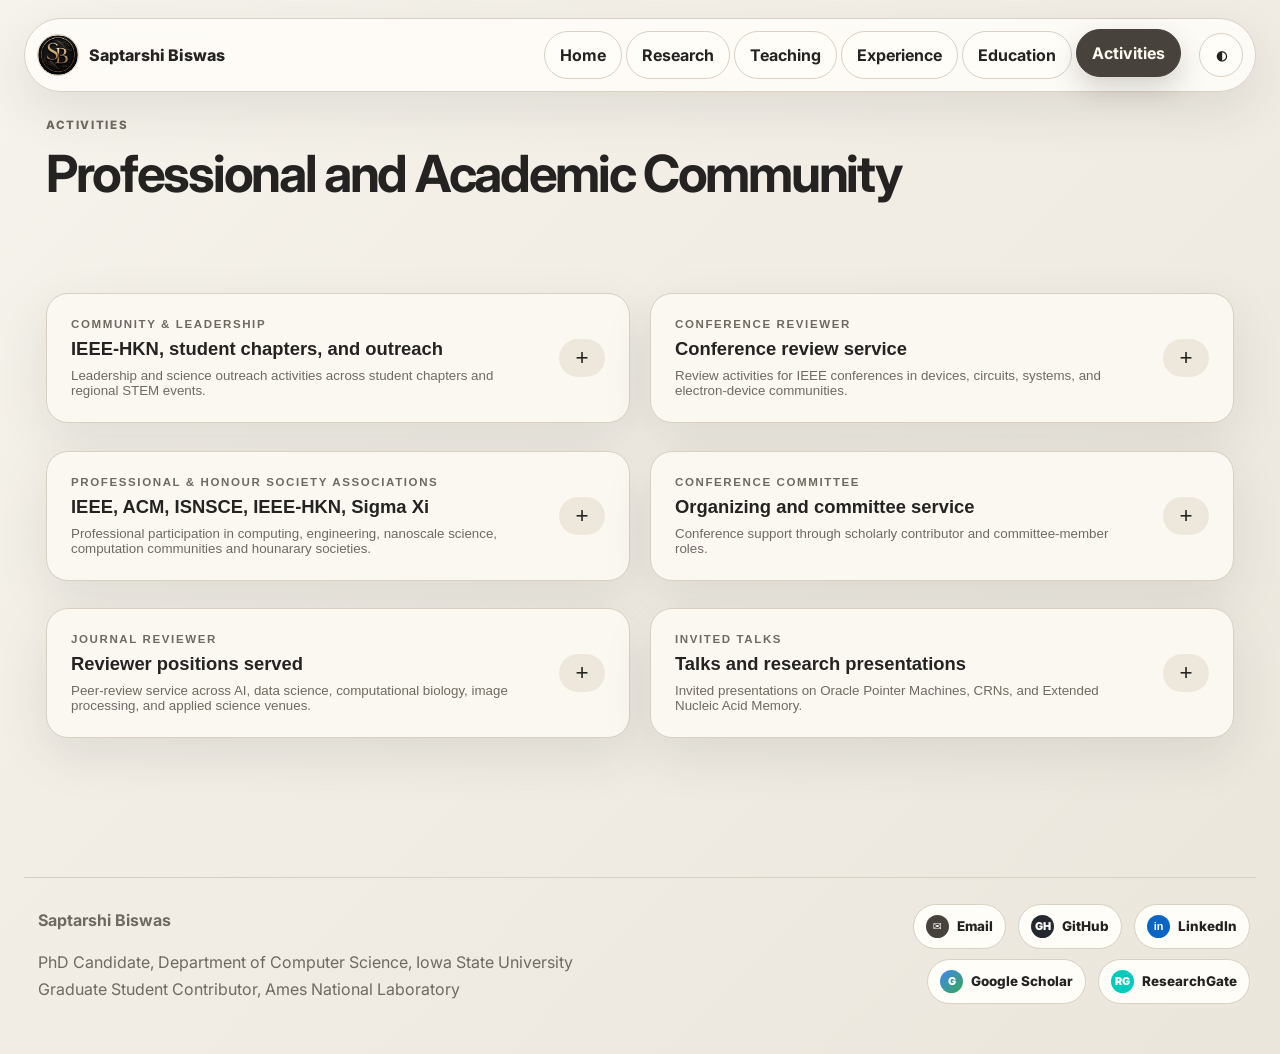
==== commit 0a4385bf: "Update activities.html to refine terminology in professional memberships section" ====
--- a/activities.html
+++ b/activities.html
@@ -151,7 +151,7 @@
             <button class="expand-summary" type="button">
               <span>
                 <small>
-                  Professional Memberships & Honour Society Associations
+                  Professional & Honour Society Associations
                 </small>
                 <strong>
                   IEEE, ACM, ISNSCE, IEEE-HKN, Sigma Xi
--- a/style.css
+++ b/style.css
@@ -10,7 +10,7 @@
   --cream: #fffaf0;
   --shadow: 0 18px 50px rgba(52, 49, 45, .10);
   --radius: 22px;
-  --max: 1120px;
+  --max: min(1440px, calc(100vw - 48px));
   --accent: #b98a52;
   --name-accent: #b98a52;
   --tagline-accent: #8c6a3d;
@@ -33,7 +33,9 @@
 
 }
 
-* {
+*,
+*::before,
+*::after {
   box-sizing: border-box;
 }
 
@@ -149,9 +151,14 @@
 .hero {
   min-height: 72vh;
   display: grid;
-  grid-template-columns: 1.45fr .9fr;
-  gap: 30px;
+  grid-template-columns: minmax(0, 1fr) minmax(340px, 410px);
+  gap: clamp(30px, 4vw, 64px);
   align-items: center;
+}
+
+.hero-content {
+  min-width: 0;
+  max-width: 900px;
 }
 
 .eyebrow {
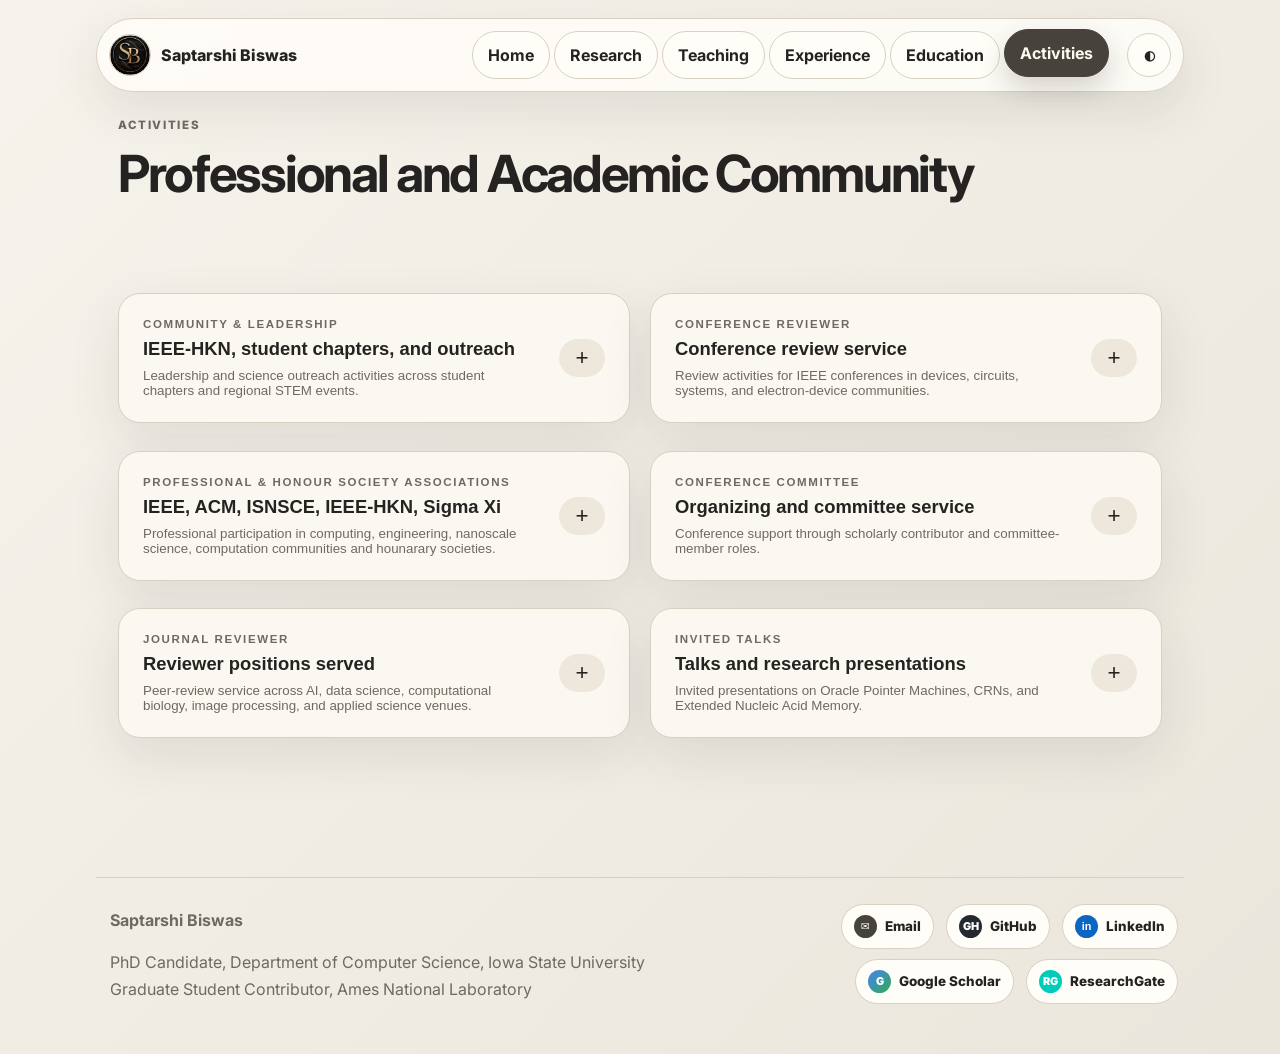
==== commit ba93e22d: "Add publication entry for Computer Methods and Programs in Biomedicine Update" ====
--- a/activities.html
+++ b/activities.html
@@ -210,6 +210,9 @@
                     IEEE Transactions on Artificial Intelligence — IEEE.
                   </li>
                   <li>
+                    Computer Methods and Programs in Biomedicine Update — Elsevier.
+                  </li>
+                  <li>
                     Journal of Engineering Research — Elsevier.
                   </li>
                   <li>
--- a/style.css
+++ b/style.css
@@ -245,8 +245,8 @@
 
 .profile-photo-frame {
   position: relative;
-  width: 142px;
-  height: 142px;
+  width: 174px;
+  height: 174px;
   margin: 0 auto 22px;
   border-radius: 34px;
   display: grid;
@@ -257,8 +257,8 @@
 
 .profile-photo-frame img,
 .profile-initials {
-  width: 112px;
-  height: 112px;
+  width: 140px;
+  height: 140px;
   border-radius: 28px;
   object-fit: cover;
   display: grid;
@@ -712,6 +712,7 @@
 .timeline-date {
   color: var(--muted);
   font-weight: 900;
+  line-height: 1.35;
   text-align: right;
   padding-top: 24px;
 }
@@ -799,11 +800,16 @@
 }
 
 .accordion-icon {
-  width: 38px;
+  width: 46px;
+  min-width: 46px;
+  max-width: 46px;
   height: 38px;
+  min-height: 38px;
+  max-height: 38px;
+  flex: 0 0 46px;
   display: grid;
   place-items: center;
-  border-radius: 50%;
+  border-radius: 999px;
   background: var(--surface-2);
   color: var(--text);
   font-size: 1.4rem;
@@ -813,18 +819,34 @@
     color .5s ease;
 }
 
+.expand-card {
+  overflow: hidden;
+}
+
 .expand-details {
-  display: grid;
-  grid-template-rows: 0fr;
-  transition:
-    grid-template-rows .38s ease,
-    background-color .5s ease;
+  display: grid !important;
+  grid-template-rows: 0fr !important;
+  height: auto !important;
+  visibility: visible !important;
+  opacity: 0;
+  overflow: hidden;
+  background: transparent;
+  border-top: 0;
+  transition:
+    grid-template-rows .42s ease,
+    opacity .28s ease,
+    background-color .42s ease,
+    border-color .42s ease;
 }
 
 .expand-details > div {
+  min-height: 0;
   overflow: hidden;
   padding: 0 24px;
   color: var(--muted);
+  transition:
+    padding .42s ease,
+    color .42s ease;
 }
 
 .expand-card:hover .expand-summary {
@@ -856,7 +878,8 @@
 }
 
 .expand-card.open .expand-details {
-  grid-template-rows: 1fr;
+  grid-template-rows: 1fr !important;
+  opacity: 1;
   background: var(--surface);
   border-top: 1px solid var(--line);
 }
@@ -866,6 +889,25 @@
   color: var(--text);
 }
 
+.expand-card:not(.open) .expand-details {
+  grid-template-rows: 0fr !important;
+  opacity: 0;
+  height: auto !important;
+  visibility: visible !important;
+  background: transparent !important;
+  border-top: 0 !important;
+}
+
+.expand-card:not(.open) .expand-details > div {
+  padding-top: 0 !important;
+  padding-bottom: 0 !important;
+}
+
+.expand-card:not(.open):hover .expand-details {
+  background: transparent !important;
+  border-top: 0 !important;
+}
+
 .numbered-list {
   list-style: decimal;
   padding-left: 1.4rem;
@@ -874,6 +916,10 @@
 .numbered-list li::marker {
   font-weight: 900;
   color: #47423c;
+}
+
+.service-card ol li::marker {
+  font-weight: 900;
 }
 
 .accordion-grid {
@@ -1056,6 +1102,13 @@
   background: #4b453e;
 }
 
+/* Keep laptop layouts comfortably inset without changing large displays. */
+@media (min-width: 901px) and (max-width: 1500px) {
+  :root {
+    --max: 85vw;
+  }
+}
+
 @media (max-width: 980px) {
   .grid.four,
   .grid.three,
@@ -1208,109 +1261,12 @@
   }
 }
 
-/* Better handling for long timeline dates like Decision Scientist Intern */
-
-.timeline-date {
-  line-height: 1.35;
-}
-
 @media (min-width: 901px) {
   .timeline-date {
     font-size: .88rem;
   }
 }
 
-/* Smooth open + close animation for all expandable cards
-   Applies to:
-   - Timeline cards in Experience/Education
-   - Service tiles in Service page
-*/
-
-.expand-card {
-  overflow: hidden;
-}
-
-.expand-details {
-  display: grid !important;
-  grid-template-rows: 0fr !important;
-  height: auto !important;
-  visibility: visible !important;
-  opacity: 0;
-  overflow: hidden;
-  background: transparent;
-  border-top: 0;
-  transition:
-    grid-template-rows .42s ease,
-    opacity .28s ease,
-    background-color .42s ease,
-    border-color .42s ease;
-}
-
-.expand-details > div {
-  min-height: 0;
-  overflow: hidden;
-  padding: 0 24px;
-  transition:
-    padding .42s ease,
-    color .42s ease;
-}
-
-/* Open state */
-
-.expand-card.open .expand-details {
-  grid-template-rows: 1fr !important;
-  opacity: 1;
-  background: var(--surface);
-  border-top: 1px solid var(--line);
-}
-
-.expand-card.open .expand-details > div {
-  padding: 20px 24px 24px;
-}
-
-/* Closed state: keep it animatable instead of snapping shut */
-
-.expand-card:not(.open) .expand-details {
-  grid-template-rows: 0fr !important;
-  opacity: 0;
-  height: auto !important;
-  visibility: visible !important;
-  background: transparent !important;
-  border-top: 0 !important;
-}
-
-.expand-card:not(.open) .expand-details > div {
-  padding-top: 0 !important;
-  padding-bottom: 0 !important;
-}
-
-/* Prevent trailing strip under hovered but unopened expandable cards */
-
-.expand-card:not(.open):hover .expand-details {
-  background: transparent !important;
-  border-top: 0 !important;
-}
-
-/* Keep service numbering bold */
-
-.numbered-list li::marker,
-.service-card ol li::marker {
-  font-weight: 900;
-}
-
-/* Make all expandable-card + / − icons consistently oval */
-
-.expand-card .accordion-icon {
-  width: 46px;
-  min-width: 46px;
-  max-width: 46px;
-  height: 38px;
-  min-height: 38px;
-  max-height: 38px;
-  border-radius: 999px;
-  flex: 0 0 46px;
-}
-
 /* Emphasize my name in publication author lists */
 
 .pub-authors strong {
@@ -1320,32 +1276,6 @@
 
 .publication-card:hover .pub-authors strong {
   color: #fffaf0;
-}
-
-/* Slightly larger homepage profile picture */
-
-/* .profile-photo-frame {
-  width: 162px;
-  height: 162px;
-}
-
-.profile-photo-frame img,
-.profile-initials {
-  width: 130px;
-  height: 130px;
-} */
-
-/* Larger homepage profile picture */
-
-.profile-photo-frame {
-  width: 174px;
-  height: 174px;
-}
-
-.profile-photo-frame img,
-.profile-initials {
-  width: 140px;
-  height: 140px;
 }
 
 /* Degree expanded-detail layout */
@@ -1540,12 +1470,13 @@
 .person-links a {
   display: inline-flex;
   align-items: center;
-  min-height: 34px;
-  padding: 7px 11px;
+  gap: 8px;
+  min-height: 36px;
+  padding: 8px 12px;
   border-radius: 999px;
-  border: 1px solid var(--line);
-  background: var(--surface);
-  color: var(--text);
+  border: 1px solid #47423c;
+  background: #47423c;
+  color: #fffaf0;
   font-size: .84rem;
   font-weight: 800;
   text-decoration: none;
@@ -1553,14 +1484,16 @@
     background-color .45s ease,
     color .45s ease,
     border-color .45s ease,
-    transform .35s ease;
+    transform .35s ease,
+    box-shadow .35s ease;
 }
 
 .person-links a:hover {
   background: #fffaf0;
   color: #47423c;
   border-color: #fffaf0;
-  transform: translateY(-2px);
+  transform: translateY(-3px);
+  box-shadow: 0 10px 24px rgba(52,49,45,.18);
 }
 
 body[data-theme="dark"] .person-card:hover {
@@ -1617,36 +1550,6 @@
   box-shadow: 0 10px 24px rgba(0,0,0,.18);
 }
 
-/* =========================
-   PEOPLE PAGE LINK BUTTONS
-   ========================= */
-
-.person-links a {
-  display: inline-flex;
-  align-items: center;
-  gap: 8px;
-
-  min-height: 36px;
-  padding: 8px 12px;
-
-  border-radius: 999px;
-
-  background: #47423c;
-  color: #fffaf0;
-  border: 1px solid #47423c;
-
-  text-decoration: none;
-  font-size: .84rem;
-  font-weight: 800;
-
-  transition:
-    background-color .45s ease,
-    color .45s ease,
-    border-color .45s ease,
-    transform .35s ease,
-    box-shadow .35s ease;
-}
-
 .person-link-icon {
   width: 22px;
   height: 22px;
@@ -1680,11 +1583,6 @@
   color: #fffaf0;
 }
 
-.person-links a:hover {
-  transform: translateY(-3px);
-  box-shadow: 0 10px 24px rgba(52,49,45,.18);
-}
-
 .person-links a:hover .person-link-icon {
   transform: scale(1.08);
 }
@@ -1692,23 +1590,6 @@
 .about-intro {
   margin-bottom: 36px;
 }
-
-/* .typing-line {
-  font-size: 1.8rem;
-  font-weight: 700;
-  color: var(--muted);
-  line-height: 1.1;
-  margin-bottom: 6px;
-}
-
-.typing-name {
-  font-size: clamp(2.3rem, 5vw, 3.8rem);
-  font-weight: 900;
-  color: #b98a52;
-  letter-spacing: -.04em;
-  line-height: 1;
-  margin-bottom: 14px;
-} */
 
 .typing-line {
   font-size: 1.9rem;
@@ -1774,6 +1655,7 @@
 .page-title h1 {
   font-size: clamp(2.1rem, 4vw, 3.4rem);
   line-height: 1.05;
+  margin-bottom: 8px;
 }
 
 /* Secondary pages */
@@ -1781,10 +1663,6 @@
 .page-title {
   padding-top: 24px;
   padding-bottom: 12px;
-}
-
-.page-title h1 {
-  margin-bottom: 8px;
 }
 
 .page-title p {
@@ -1855,27 +1733,31 @@
 /* Profile-card contact/profile buttons: content-sized buttons */
 
 .profile-links {
-  display: flex;
-  flex-wrap: wrap;
+  display: grid;
+  grid-template-columns: repeat(3, max-content);
   justify-content: center;
-  gap: 9px;
-
+  align-items: center;
+  column-gap: 6px;
+  row-gap: 8px;
+  width: calc(100% + 32px);
+  margin-left: -16px;
+  margin-right: -16px;
   margin-top: 22px;
 }
 
 /* Each button sizes relative to its content */
 
 .profile-link {
-  width: auto;
+  width: auto !important;
   min-width: max-content;
-  min-height: 38px;
+  min-height: 36px;
 
   display: inline-flex;
   align-items: center;
   justify-content: center;
-  gap: 7px;
-
-  padding: 8px 11px;
+  gap: 6px;
+
+  padding: 7px 9px;
 
   border-radius: 999px;
   border: 1px solid var(--line);
@@ -1885,7 +1767,7 @@
 
   text-decoration: none;
 
-  font-size: .76rem;
+  font-size: .72rem;
   font-weight: 800;
   line-height: 1;
 
@@ -1900,9 +1782,9 @@
 }
 
 .profile-link-icon {
-  width: 22px;
-  height: 22px;
-  min-width: 22px;
+  width: 21px;
+  height: 21px;
+  min-width: 21px;
 
   display: inline-grid;
   place-items: center;
@@ -1911,7 +1793,7 @@
 
   color: #ffffff;
 
-  font-size: .66rem;
+  font-size: .62rem;
   font-weight: 900;
   line-height: 1;
 
@@ -2004,58 +1886,6 @@
   color: #fffaf0;
 }
 
-/* Small screens */
-
-@media (max-width: 520px) {
-  .profile-links {
-    justify-content: center;
-  }
-
-  .profile-link {
-    font-size: .74rem;
-    padding: 8px 10px;
-  }
-}
-/* Profile card links: content-sized buttons, arranged as 2 rows x 3 columns */
-
-.profile-links {
-  display: grid;
-  grid-template-columns: repeat(3, max-content);
-  justify-content: center;
-  align-items: center;
-
-  column-gap: 6px;
-  row-gap: 8px;
-
-  /* gives the button area a little more lateral room inside the card */
-  width: calc(100% + 32px);
-  margin-left: -16px;
-  margin-right: -16px;
-  margin-top: 22px;
-}
-
-.profile-link {
-  width: auto !important;
-  min-width: max-content;
-  min-height: 36px;
-
-  padding: 7px 9px;
-
-  gap: 6px;
-
-  font-size: .72rem;
-  white-space: nowrap;
-}
-
-.profile-link-icon {
-  width: 21px;
-  height: 21px;
-  min-width: 21px;
-
-  font-size: .62rem;
-}
-
-/* On very small screens, allow natural wrapping again */
 @media (max-width: 520px) {
   .profile-links {
     display: flex;
@@ -2068,52 +1898,6 @@
   }
 }
 
-/* Homepage footer credit */
-
-.home-footer {
-  display: grid;
-  grid-template-columns: minmax(0, 1fr) auto;
-  align-items: center;
-  column-gap: 24px;
-}
-
-.home-footer > div:first-child {
-  min-width: 0;
-}
-
-.home-footer .footer-credit {
-  justify-self: end;
-
-  max-width: 380px;
-
-  color: var(--muted);
-
-  font-size: .84rem;
-  font-weight: 700;
-  line-height: 1.45;
-
-  text-align: right;
-}
-
-/* Mobile / narrow screens */
-
-@media (max-width: 900px) {
-  .home-footer {
-    grid-template-columns: 1fr;
-    row-gap: 14px;
-    align-items: flex-start;
-  }
-
-  .home-footer .footer-credit {
-    justify-self: start;
-
-    max-width: 100%;
-
-    text-align: left;
-  }
-}
-
-
 /* =========================
    FOOTER
    ========================= */
@@ -2261,30 +2045,6 @@
 
   transform: scale(1.08);
 }
-
-/* Footer order:
-   Email, GitHub, LinkedIn, Scholar, ResearchGate
-*/
-
-/* .site-footer:not(.home-footer) .footer-link:nth-child(1) {
-  order: 1;
-}
-
-.site-footer:not(.home-footer) .footer-link:nth-child(4) {
-  order: 2;
-}
-
-.site-footer:not(.home-footer) .footer-link:nth-child(5) {
-  order: 3;
-}
-
-.site-footer:not(.home-footer) .footer-link:nth-child(2) {
-  order: 4;
-}
-
-.site-footer:not(.home-footer) .footer-link:nth-child(3) {
-  order: 5;
-} */
 
 /* Homepage footer credit */
 
@@ -2403,7 +2163,9 @@
     0 0 14px rgba(228, 194, 138, .45);
 }
 
-/* Technical Expertise tiles */
+/* =========================
+   TECHNICAL EXPERTISE TILES
+   ========================= */
 
 .expertise-tile {
   display: flex;
@@ -2422,25 +2184,28 @@
 }
 
 .expertise-icon {
-  width: 38px;
-  height: 38px;
-  min-width: 38px;
+  width: 40px;
+  height: 40px;
+  min-width: 40px;
 
   display: inline-grid;
   place-items: center;
 
   border-radius: 14px;
 
-  background: #47423c;
-  color: #fffaf0;
-
-  font-size: 1.05rem;
+  background: #fffaf0 !important;
+  color: #47423c !important;
+  border: 1px solid rgba(71, 66, 60, .18);
+  box-shadow: 0 6px 16px rgba(52, 49, 45, .10);
+
+  font-size: 1.08rem;
 
   transition:
     background-color .45s ease,
     color .45s ease,
     transform .35s ease,
-    box-shadow .35s ease;
+    box-shadow .35s ease,
+    border-color .35s ease;
 }
 
 .expertise-pills {
@@ -2449,11 +2214,12 @@
   gap: 8px;
 }
 
-.expertise-pills span {
+.skill-pill {
   display: inline-flex;
   align-items: center;
-
-  min-height: 32px;
+  gap: 8px;
+
+  min-height: 36px;
   padding: 7px 11px;
 
   border-radius: 999px;
@@ -2474,131 +2240,6 @@
     box-shadow .35s ease;
 }
 
-/* Tile hover behavior */
-
-.expertise-tile:hover .expertise-icon {
-  background: #fffaf0;
-  color: #47423c;
-
-  transform: scale(1.08);
-
-  box-shadow:
-    0 8px 18px rgba(0, 0, 0, .16);
-}
-
-.expertise-tile:hover .expertise-pills span {
-  background: rgba(255, 250, 240, .16);
-  color: #fffaf0;
-  border-color: rgba(255, 250, 240, .28);
-}
-
-/* Individual pill hover */
-
-.expertise-pills span:hover {
-  background: #d6b27f !important;
-  color: #242321 !important;
-  border-color: #d6b27f !important;
-
-  transform: translateY(-2px);
-
-  box-shadow:
-    0 8px 18px rgba(0, 0, 0, .18);
-}
-
-/* Dark mode */
-
-body[data-theme="dark"] .expertise-pills span {
-  background: var(--surface-2);
-  color: var(--text);
-  border-color: var(--line);
-}
-
-body[data-theme="dark"] .expertise-tile:hover .expertise-pills span {
-  background: rgba(255, 250, 240, .14);
-  color: #fffaf0;
-  border-color: rgba(255, 250, 240, .24);
-}
-
-body[data-theme="dark"] .expertise-pills span:hover {
-  background: #e4c28a !important;
-  color: #242321 !important;
-  border-color: #e4c28a !important;
-}
-
-/* =========================
-   TECHNICAL EXPERTISE TILES
-   ========================= */
-
-.expertise-tile {
-  display: flex;
-  flex-direction: column;
-  gap: 18px;
-}
-
-.expertise-heading {
-  display: flex;
-  align-items: center;
-  gap: 12px;
-}
-
-.expertise-heading h3 {
-  margin: 0;
-}
-
-.expertise-icon {
-  width: 40px;
-  height: 40px;
-  min-width: 40px;
-
-  display: inline-grid;
-  place-items: center;
-
-  border-radius: 14px;
-
-  background: #47423c;
-  color: #fffaf0;
-
-  font-size: 1.08rem;
-
-  transition:
-    background-color .45s ease,
-    color .45s ease,
-    transform .35s ease,
-    box-shadow .35s ease;
-}
-
-.expertise-pills {
-  display: flex;
-  flex-wrap: wrap;
-  gap: 8px;
-}
-
-.skill-pill {
-  display: inline-flex;
-  align-items: center;
-  gap: 8px;
-
-  min-height: 36px;
-  padding: 7px 11px;
-
-  border-radius: 999px;
-  border: 1px solid var(--line);
-
-  background: var(--surface);
-  color: var(--text);
-
-  font-size: .78rem;
-  font-weight: 800;
-  line-height: 1;
-
-  transition:
-    background-color .45s ease,
-    color .45s ease,
-    border-color .45s ease,
-    transform .35s ease,
-    box-shadow .35s ease;
-}
-
 /* Icon bubble: always light/off-white so thin dark icons remain visible */
 
 .skill-icon {
@@ -2662,13 +2303,11 @@
 /* Tile hover */
 
 .expertise-tile:hover .expertise-icon {
-  background: #fffaf0;
-  color: #47423c;
-
+  background: #fffaf0 !important;
+  color: #47423c !important;
+  border-color: rgba(255, 250, 240, .65);
   transform: scale(1.08);
-
-  box-shadow:
-    0 8px 18px rgba(0, 0, 0, .16);
+  box-shadow: 0 8px 20px rgba(0, 0, 0, .18);
 }
 
 .expertise-tile:hover .skill-pill {
@@ -2759,52 +2398,11 @@
   color: #47423c !important;
 }
 
-/* Technical Expertise title icons: always light/off-white */
-
-.expertise-icon {
-  background: #fffaf0 !important;
-  color: #47423c !important;
-
-  border: 1px solid rgba(71, 66, 60, .18);
-
-  box-shadow:
-    0 6px 16px rgba(52, 49, 45, .10);
-
-  transition:
-    background-color .45s ease,
-    color .45s ease,
-    transform .35s ease,
-    box-shadow .35s ease,
-    border-color .35s ease;
-}
-
-/* Keep title icon light even when the whole tile is hovered */
-
-.expertise-tile:hover .expertise-icon {
-  background: #fffaf0 !important;
-  color: #47423c !important;
-
-  border-color: rgba(255, 250, 240, .65);
-
-  transform: scale(1.08);
-
-  box-shadow:
-    0 8px 20px rgba(0, 0, 0, .18);
-}
-
-/* Dark mode: still keep the title icon light for contrast */
-
 body[data-theme="dark"] .expertise-icon {
-  background: #fffaf0 !important;
-  color: #47423c !important;
-
   border-color: rgba(255, 250, 240, .35);
 }
 
 body[data-theme="dark"] .expertise-tile:hover .expertise-icon {
-  background: #fffaf0 !important;
-  color: #47423c !important;
-
   border-color: rgba(255, 250, 240, .65);
 }
 
@@ -2823,4 +2421,4 @@
   display: block;
   object-fit: cover;
   border-radius: 50%;
-}+}
